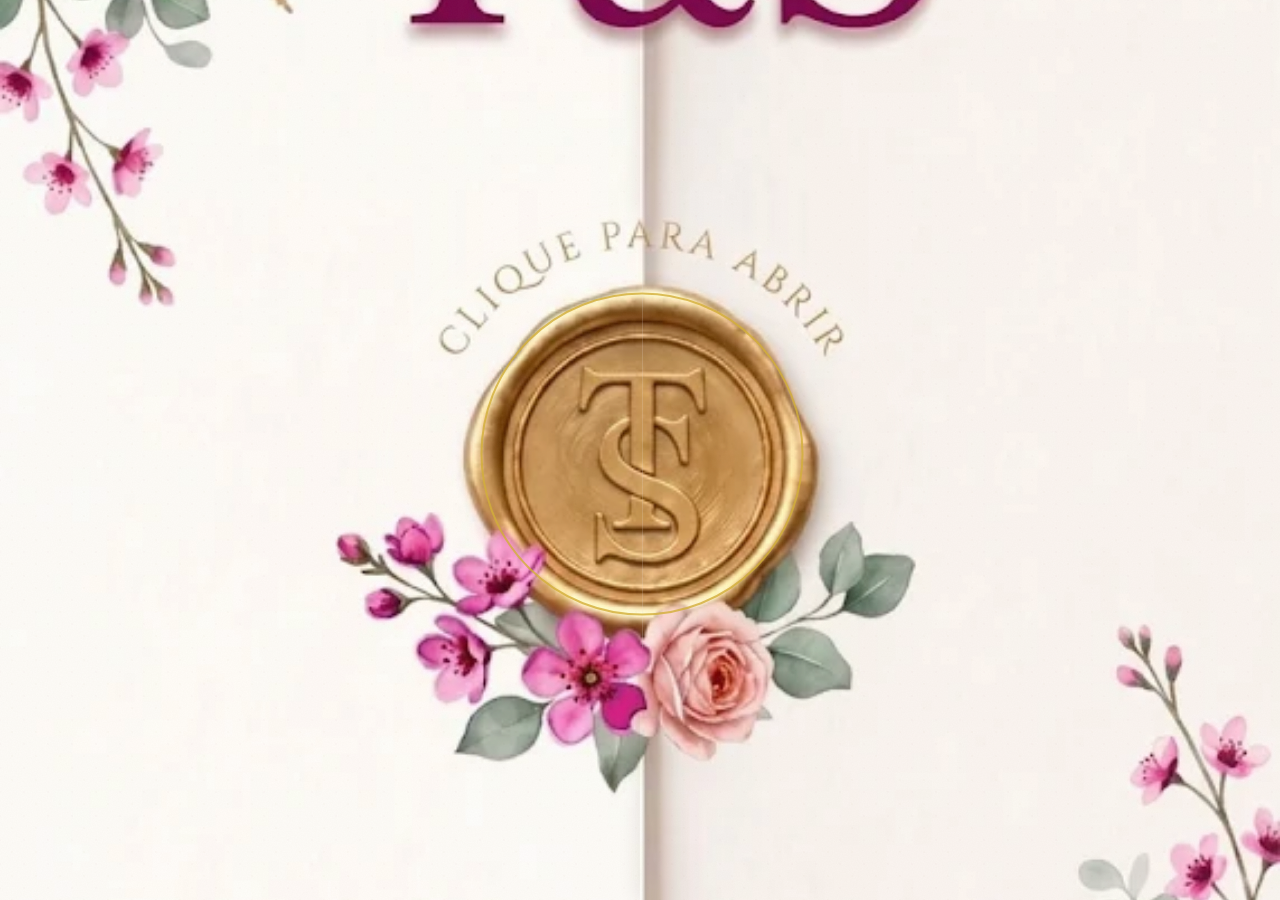
==== index.html @ a34ab03b "Update index.html" ====
<!DOCTYPE html>
<html lang="pt-BR">
<head>
  <meta charset="UTF-8">
  <meta name="viewport" content="width=device-width, initial-scale=1.0, viewport-fit=cover">
  <meta name="theme-color" content="#FAF9F6">
  <title>Convite de Casamento | T &amp; S</title>
  <meta name="description" content="Convite digital de casamento - T & S - Fevereiro de 2027">

  <link rel="preconnect" href="https://fonts.googleapis.com">
  <link rel="preconnect" href="https://fonts.gstatic.com" crossorigin>
  <link href="https://fonts.googleapis.com/css2?family=Cinzel:wght@400;600&family=Cormorant+Garamond:ital,wght@1,400;1,500&family=Great+Vibes&family=Montserrat:wght@200;300;400;500;600&family=Playfair+Display:ital,wght@0,400;0,500;0,600;1,400&display=swap" rel="stylesheet">
  <link rel="stylesheet" href="style.css">
</head>
<body>

  <!-- Definições SVG reutilizáveis (flores e folhas) -->
  <svg width="0" height="0" style="position:absolute" aria-hidden="true" focusable="false">
    <defs>
      <radialGradient id="gradGold" cx="35%" cy="30%" r="80%">
        <stop offset="0%" stop-color="#F3E5AB"/>
        <stop offset="45%" stop-color="#D4AF37"/>
        <stop offset="100%" stop-color="#8A6623"/>
      </radialGradient>
      <radialGradient id="gradMagenta" cx="50%" cy="50%" r="50%">
        <stop offset="0%" stop-color="#7A1648"/>
        <stop offset="100%" stop-color="#AD1457"/>
      </radialGradient>
      <radialGradient id="gradRose" cx="50%" cy="50%" r="50%">
        <stop offset="0%" stop-color="#F4A9B8"/>
        <stop offset="100%" stop-color="#F9D5DC"/>
      </radialGradient>
      <radialGradient id="gradWine" cx="50%" cy="50%" r="50%">
        <stop offset="0%" stop-color="#3E0626"/>
        <stop offset="100%" stop-color="#5E0B3B"/>
      </radialGradient>

      <!-- Folha -->
      <symbol id="leaf" viewBox="0 0 40 90">
        <path d="M20 88 C2 60 4 25 20 2 C36 25 38 60 20 88Z" fill="#3F6249"/>
        <path d="M20 86 L20 10" stroke="#2E4A36" stroke-width="1.2" fill="none"/>
      </symbol>

      <!-- Flor de pétalas (cor vem de fill herdado via currentColor) -->
      <symbol id="bloom" viewBox="-50 -50 100 100">
        <g fill="currentColor">
          <ellipse cx="0" cy="-24" rx="15" ry="26"/>
          <ellipse cx="0" cy="-24" rx="15" ry="26" transform="rotate(60)"/>
          <ellipse cx="0" cy="-24" rx="15" ry="26" transform="rotate(120)"/>
          <ellipse cx="0" cy="-24" rx="15" ry="26" transform="rotate(180)"/>
          <ellipse cx="0" cy="-24" rx="15" ry="26" transform="rotate(240)"/>
          <ellipse cx="0" cy="-24" rx="15" ry="26" transform="rotate(300)"/>
        </g>
        <circle r="11" fill="#D4AF37" opacity="0.9"/>
        <circle r="5" fill="#8A6623"/>
      </symbol>

      <!-- Rosa/peônia (camadas concêntricas) -->
      <symbol id="rose" viewBox="-50 -50 100 100">
        <circle r="46" fill="currentColor"/>
        <circle r="34" fill="#fff" opacity="0.14"/>
        <path d="M-26 0 A26 26 0 0 1 26 0" fill="none" stroke="#000" stroke-opacity="0.18" stroke-width="2"/>
        <circle r="22" fill="#000" opacity="0.1"/>
        <path d="M-14 4 A14 14 0 0 0 14 4" fill="none" stroke="#fff" stroke-opacity="0.35" stroke-width="2"/>
        <circle r="8" fill="#000" opacity="0.18"/>
      </symbol>

      <!-- Arranjo grande de canto (desenhado para o canto superior esquerdo) -->
      <symbol id="floralCorner" viewBox="0 0 300 300">
        <!-- folhas -->
        <use href="#leaf" x="150" y="10" width="40" height="95" transform="rotate(-20 170 60)"/>
        <use href="#leaf" x="205" y="60" width="38" height="90" transform="rotate(55 224 100)"/>
        <use href="#leaf" x="20" y="150" width="38" height="92" transform="rotate(-70 40 190)"/>
        <use href="#leaf" x="95" y="150" width="34" height="85" transform="rotate(25 110 190)"/>
        <use href="#leaf" x="60" y="195" width="30" height="75" transform="rotate(-35 75 230)"/>
        <use href="#leaf" x="190" y="115" width="30" height="75" transform="rotate(95 205 150)"/>
        <!-- flores -->
        <use href="#rose"  x="20"  y="20"  width="130" height="130" style="color:#AD1457"/>
        <use href="#bloom" x="125" y="10"  width="90"  height="90"  style="color:#F4B6C2"/>
        <use href="#rose"  x="10"  y="125" width="95"  height="95"  style="color:#5E0B3B"/>
        <use href="#bloom" x="95"  y="105" width="80"  height="80"  style="color:#E8719A"/>
        <use href="#rose"  x="165" y="75"  width="62"  height="62"  style="color:#F4A9B8"/>
        <use href="#bloom" x="60"  y="200" width="58"  height="58"  style="color:#F9D5DC"/>
        <use href="#rose"  x="205" y="25"  width="48"  height="48"  style="color:#7A1648"/>
        <!-- botões dourados -->
        <circle cx="175" cy="160" r="4" fill="#D4AF37"/>
        <circle cx="130" cy="215" r="3.5" fill="#D4AF37"/>
        <circle cx="240" cy="95" r="3.5" fill="#D4AF37"/>
        <circle cx="265" cy="50" r="3" fill="#D4AF37"/>
      </symbol>

      <!-- Pequeno arranjo que abraça o lacre -->
      <symbol id="sealEmbrace" viewBox="0 0 190 80">
        <use href="#leaf" x="8"   y="8"  width="22" height="60" transform="rotate(-75 19 38)"/>
        <use href="#leaf" x="38"  y="20" width="20" height="55" transform="rotate(-40 48 48)"/>
        <use href="#leaf" x="132" y="20" width="20" height="55" transform="rotate(40 142 48)"/>
        <use href="#leaf" x="160" y="8"  width="22" height="60" transform="rotate(75 171 38)"/>
        <use href="#leaf" x="86"  y="30" width="18" height="48" transform="rotate(180 95 54)"/>
        <use href="#rose"  x="55"  y="14" width="38" height="38" style="color:#AD1457"/>
        <use href="#bloom" x="92"  y="16" width="36" height="36" style="color:#F4B6C2"/>
        <use href="#rose"  x="30"  y="32" width="26" height="26" style="color:#5E0B3B"/>
        <use href="#rose"  x="132" y="32" width="26" height="26" style="color:#F4A9B8"/>
        <use href="#bloom" x="80"  y="40" width="28" height="28" style="color:#E8719A"/>
      </symbol>

      <!-- Ornamento dourado -->
      <symbol id="ornament" viewBox="0 0 120 16">
        <path d="M2 8 H48 M72 8 H118" stroke="#B89047" stroke-width="1" fill="none"/>
        <path d="M60 1 L66 8 L60 15 L54 8Z" fill="none" stroke="#B89047" stroke-width="1.2"/>
        <circle cx="60" cy="8" r="2" fill="#D4AF37"/>
      </symbol>
    </defs>
  </svg>

  <!-- Loader -->
  <div class="loader-overlay" id="loader" aria-live="polite">
    <div class="loader-monogram">T &amp; S</div>
    <div class="loader-line"></div>
  </div>

  <!-- Textura de papel -->
  <div class="paper-texture" aria-hidden="true"></div>
  <svg class="paper-grain-svg" aria-hidden="true">
    <filter id="paperNoise">
      <feTurbulence type="fractalNoise" baseFrequency="0.8" numOctaves="3" stitchTiles="stitch"/>
      <feColorMatrix values="0 0 0 0 0.45  0 0 0 0 0.36  0 0 0 0 0.28  0 0 0 0.22 0"/>
    </filter>
    <rect width="100%" height="100%" filter="url(#paperNoise)"/>
  </svg>

  <!-- TELA 2: Convite interno (fica atrás das abas) -->
    <!-- TELA 2 a 6: Livro de Páginas Interativo (após abertura) -->
  <main class="invitation-interior" id="invitation">
    <!-- Botão de Som Mute/Unmute -->
    <button type="button" class="sound-toggle-btn" id="soundToggleBtn" aria-label="Ativar ou desativar som" title="Som">
      <svg class="sound-icon sound-icon-on" viewBox="0 0 24 24" fill="none" stroke="currentColor" stroke-width="1.8" stroke-linecap="round" stroke-linejoin="round" aria-hidden="true">
        <polygon points="11 5 6 9 2 9 2 15 6 15 11 19 11 5"></polygon>
        <path d="M15.54 8.46a5 5 0 0 1 0 7.07"></path>
        <path d="M19.07 4.93a10 10 0 0 1 0 14.14"></path>
      </svg>
      <svg class="sound-icon sound-icon-off" viewBox="0 0 24 24" fill="none" stroke="currentColor" stroke-width="1.8" stroke-linecap="round" stroke-linejoin="round" aria-hidden="true">
        <polygon points="11 5 6 9 2 9 2 15 6 15 11 19 11 5"></polygon>
        <line x1="23" y1="9" x2="17" y2="15"></line>
        <line x1="17" y1="9" x2="23" y2="15"></line>
      </svg>
    </button>

    <!-- Contêiner do Livro -->
    <div id="bookContainer" class="book-container">
      <!-- Página 1 (Save the Date) -->
      <section class="book-page page-screen2" data-page="0">
        <div class="screen2">
      <header class="floral-band floral-band-top" aria-hidden="true">
        <img class="band-flora band-left" src="flora_top.png" alt="" decoding="async">
      </header>

      <section class="screen2-content">
        <h2 class="save-date">SAVE <span class="the">the</span> DATE</h2>
        <p class="date-line">06.FEVEREIRO.2027</p>

        <figure class="photo-frame">
          <img src="foto_casal.png" alt="Sandra e Tutti" width="400" height="500">
        </figure>

        <p class="love-quote">"O amor não se mede com o tempo, mas pelo que se constrói com ele."</p>
        <p class="names">Tutti <span class="names-amp">&amp;</span> Sandra</p>
        <p class="place">NOVA PRATA DO IGUAÇU</p>

        <!-- Contador Regressivo Elegante -->
        <div class="countdown-container" id="countdownTimer" aria-label="Contagem regressiva para o casamento">
          <div class="countdown-item">
            <span class="countdown-val" id="cdDays">000</span>
            <span class="countdown-lbl">dias</span>
          </div>
          <span class="countdown-sep">•</span>
          <div class="countdown-item">
            <span class="countdown-val" id="cdHours">00</span>
            <span class="countdown-lbl">horas</span>
          </div>
          <span class="countdown-sep">•</span>
          <div class="countdown-item">
            <span class="countdown-val" id="cdMins">00</span>
            <span class="countdown-lbl">min</span>
          </div>
          <span class="countdown-sep">•</span>
          <div class="countdown-item">
            <span class="countdown-val" id="cdSecs">00</span>
            <span class="countdown-lbl">seg</span>
          </div>
        </div>

        <!-- Botão Adicionar ao Calendário -->
        <button type="button" class="btn-cal-action" id="addToCalBtn" title="Adicionar à minha agenda">
          <svg class="btn-cal-icon" viewBox="0 0 24 24" fill="none" stroke="currentColor" stroke-width="1.6" stroke-linecap="round" stroke-linejoin="round" aria-hidden="true">
            <rect x="3" y="4" width="18" height="18" rx="2" ry="2"></rect>
            <line x1="16" y1="2" x2="16" y2="6"></line>
            <line x1="8" y1="2" x2="8" y2="6"></line>
            <line x1="3" y1="10" x2="21" y2="10"></line>
            <line x1="12" y1="14" x2="12" y2="18"></line>
            <line x1="10" y1="16" x2="14" y2="16"></line>
          </svg>
          <span>ADICIONAR À AGENDA</span>
        </button>
      </section>

      <footer class="floral-band floral-band-bottom" aria-hidden="true">
        <img class="band-flora band-right" src="flora_bottom.png" alt="" decoding="async">
      </footer>
    </div>
      </section>

      <!-- Página 2 (Convite Oficial) -->
      <section class="book-page page-screen3" data-page="1">
        <section class="screen3" id="convite-oficial">
      <img class="s3-flora s3-flora-top" loading="lazy" decoding="async" src="flora_top.png" alt="" aria-hidden="true">
      <img class="s3-flora s3-flora-bottom" loading="lazy" decoding="async" src="flora_bottom.png" alt="" aria-hidden="true">

      <div class="s3-content">
        <h2 class="s3-monogram">T&amp;S</h2>
        <br>
        <p class="s3-text">Com a bênção de Deus e a presença de nossos filhos,<br>é com imensa alegria que convidamos você e sua família para celebrar o nosso casamento.</p>
<br>         
        <div class="s3-names">
          <span class="s3-name">Sandra Maria Santi</span>
          <span class="s3-amp">&amp;</span>
          <span class="s3-name">Jorge de Oliveira (Tutti)</span>
        </div>
<br>
        <div class="s3-when">
          <p class="s3-date">Sábado, 06 de Fevereiro de 2027</p>
     
          <p class="s3-place">Nova Prata do Iguaçu - PR</p>
        </div>
      </div>
    </section>
      </section>

      <!-- Página 3 (Cerimônia e Festa) -->
      <section class="book-page page-screen4" data-page="2">
        <section class="screen4" id="cerimonia-festa">
      <img class="s3-flora s3-flora-top" loading="lazy" decoding="async" src="flora_top.png" alt="" aria-hidden="true">
      <img class="s3-flora s3-flora-bottom" loading="lazy" decoding="async" src="flora_bottom.png" alt="" aria-hidden="true">

      <div class="s4-content">
        <article class="s4-block">
          <svg class="s4-icon" viewBox="0 0 64 64" fill="none" stroke="currentColor" stroke-width="1.5" stroke-linecap="round" stroke-linejoin="round" aria-hidden="true">
            <path d="M32 4v8M28 8h8"/>
            <path d="M32 12L18 24v18h28V24L32 12z"/>
            <path d="M26 42V32a6 6 0 0 1 12 0v10"/>
            <path d="M18 24H10v18h8M46 24h8v18h-8"/>
            <path d="M6 42h52"/>
            <circle cx="27" cy="53" r="5.5"/>
            <circle cx="37" cy="53" r="5.5"/>
          </svg>
          <h2 class="s4-title">A Cerimônia</h2>
          <p class="s4-place">Paróquia Nossa Senhora do Bom Parto</p>
          <p class="s4-time">Início da cerimônia às 17h</p>
          <p class="s4-address">Av. Iguaçu 420, Centro<br>Nova Prata do Iguaçu - PR</p>
          <a class="s4-btn" href="https://maps.google.com/?q=Par%C3%B3quia+Nossa+Senhora+do+Bom+Parto+Nova+Prata+do+Igua%C3%A7u" target="_blank" rel="noopener">VER LOCALIZAÇÃO NO GPS</a>
        </article>

        <article class="s4-block s4-block-party">
          <h2 class="s4-title">A Festa</h2>
          <p class="s4-place">Restaurante Águia / Maninho</p>
          <p class="s4-address">Rua Francisco Ioth, 690<br>Nova Prata do Iguaçu - PR</p>
          <a class="s4-btn" href="https://maps.google.com/?q=Restaurante+Aguia+Maninho+Nova+Prata+do+Igua%C3%A7u" target="_blank" rel="noopener">
            <svg class="s4-btn-icon" viewBox="0 0 24 24" fill="none" stroke="currentColor" stroke-width="1.5" stroke-linecap="round" stroke-linejoin="round" style="margin-right:8px;"><path d="M21 10c0 7-9 13-9 13s-9-6-9-13a9 9 0 0 1 18 0z"></path><circle cx="12" cy="10" r="3"></circle></svg>
            <span>VER LOCALIZAÇÃO NO GPS</span>
          </a>
        </article>

        <p class="s4-monogram">T&amp;S</p>
      </div>
    </section>
      </section>

      <!-- Página 4 (Confirmação e Paleta) -->
      <section class="book-page page-screen5" data-page="3">
        <section class="screen5" id="confirmacao">
      <img class="s3-flora s3-flora-top" loading="lazy" decoding="async" src="flora_top.png" alt="" aria-hidden="true">
      <img class="s3-flora s3-flora-bottom" loading="lazy" decoding="async" src="flora_bottom.png" alt="" aria-hidden="true">

      <div class="s5-content">
        <header class="s5-head">
          <svg class="s4-icon" viewBox="0 0 64 64" fill="none" stroke="currentColor" stroke-width="1.5" stroke-linecap="round" stroke-linejoin="round" aria-hidden="true">
            <rect x="8" y="12" width="48" height="44" rx="5"/>
            <path d="M8 24h48M20 6v10M44 6v10"/>
            <path d="M32 50s-9-5.6-9-12a5 5 0 0 1 9-3 5 5 0 0 1 9 3c0 6.4-9 12-9 12z"/>
          </svg>
          <h2 class="s5-title">Confirmação<br>de Presença</h2>
          <p class="s5-intro">A sua presença tornará o nosso dia ainda mais especial e inesquecível!</p>
        </header>

        <div class="s5-box">
          <p class="s5-box-text">Por favor, confirme sua presença até o dia</p>
          <p class="s5-deadline">10 de Janeiro de 2027</p>
          <a class="s5-btn" href="https://wa.me/5546991037418?text=Confirmo%20presenca%20no%20casamento!" target="_blank" rel="noopener">
  <svg viewBox="0 0 24 24" width="18" height="18" fill="currentColor" style="margin-right: 8px;">
    <path d="M17.472 14.382c-.297-.149-1.758-.867-2.03-.967-.273-.099-.471-.148-.67.15-.197.297-.767.966-.94 1.164-.173.199-.347.223-.644.075-.297-.15-1.255-.463-2.39-1.475-.878-.788-1.47-1.761-1.643-2.059-.173-.297-.018-.458.13-.606.134-.133.298-.347.446-.52.149-.174.198-.298.298-.497.099-.198.05-.371-.025-.52-.075-.149-.669-1.612-.916-2.207-.242-.579-.487-.5-.669-.51a12.8 12.8 0 0 0-.57-.015c-.198 0-.52.074-.792.372-.272.297-1.04 1.016-1.04 2.479 0 1.462 1.065 2.875 1.213 3.074.149.198 2.096 3.2 5.077 4.487.709.306 1.262.489 1.694.625.712.227 1.36.195 1.871.118.571-.085 1.758-.719 2.006-1.413.248-.694.248-1.289.173-1.413-.074-.124-.272-.198-.57-.347m-5.421 7.403h-.004a9.87 9.87 0 0 1-5.031-1.378l-.361-.214-3.741.982.998-3.648-.235-.374a9.86 9.86 0 0 1-1.51-5.26c.001-5.45 4.436-9.884 9.888-9.884 2.64 0 5.122 1.03 6.988 2.898a9.825 9.825 0 0 1 2.893 6.994c-.003 5.45-4.437 9.884-9.885 9.884m8.413-18.297A11.815 11.815 0 0 0 12.05 0C5.495 0 .16 5.335.157 11.892c0 2.096.547 4.142 1.588 5.945L.057 24l6.305-1.654a11.882 11.882 0 0 0 5.683 1.448h.005c6.554 0 11.89-5.335 11.893-11.893a11.821 11.821 0 0 0-3.48-8.413Z"/>
  </svg>
  <span>CONFIRMAR PRESENÇA VIA WHATSAPP</span>
</a>
        </div>

        <div class="s5-divider" aria-hidden="true">
          <span class="s5-line"></span>
          <span class="s5-line"></span>
        </div>

        <section class="s5-request" aria-labelledby="pedidoTitulo">
          <h3 class="s5-request-title" id="pedidoTitulo">Um pedido com carinho:</h3>
          <p class="s5-request-text">Pedimos a gentileza de reservar os tons de branco e off-white para a noiva, e os tons de <strong class="fucsia">fúcsia</strong> para as nossas madrinhas.</p>
          <div class="s5-palette" role="img" aria-label="Paleta de tons de fúcsia">
            <span class="swatch" style="background:#C2185B"></span>
            <span class="swatch" style="background:#AD1457"></span>
            <span class="swatch" style="background:#880E4F"></span>
          </div>
          <p class="s5-caption">Paleta das Madrinhas</p>
        </section>
        <p class="s5-monogram s6-monogram" style="margin-top:20px;">T&amp;S</p>
      </div>
    </section>
      </section>

      <!-- Página 5 (Encerramento) -->
      <section class="book-page page-screen6" data-page="4">
        <section class="screen6" id="encerramento">
      <img class="s3-flora s3-flora-top" loading="lazy" decoding="async" src="flora_top.png" alt="" aria-hidden="true">
      <img class="s3-flora s3-flora-bottom" loading="lazy" decoding="async" src="flora_bottom.png" alt="" aria-hidden="true">

      <div class="s6-content">
        <svg class="s4-icon" viewBox="0 0 64 64" fill="none" stroke="currentColor" stroke-width="1.5" stroke-linecap="round" stroke-linejoin="round" aria-hidden="true">
          <g transform="rotate(-20 32 32)">
            <circle cx="23" cy="34" r="14"/>
            <circle cx="23" cy="34" r="10.5" opacity="0.6"/>
            <path d="M19 15l4-6 4 6-4 4z"/>
          </g>
          <g transform="rotate(20 32 32)">
            <circle cx="41" cy="34" r="14"/>
            <circle cx="41" cy="34" r="10.5" opacity="0.6"/>
          </g>
        </svg>

        <h2 class="s6-title">Esperamos<br>por vocês!</h2>
        <p class="s6-text">Com carinho e alegria, esperamos vocês para celebrar este momento tão especial e único em nossas vidas.</p>

        <div class="s6-footer">
          <p class="s6-monogram">T&amp;S</p>
          <p class="s6-date">06 . FEVEREIRO . 2027</p>
        </div>
      </div>
    </section>
      </section>
    </div>

    <!-- Botões de Navegação Lateral -->
    <button type="button" class="nav-arrow nav-arrow-prev" id="prevPageBtn" aria-label="Página anterior">
      <svg viewBox="0 0 24 24" fill="none" stroke="currentColor" stroke-width="2" stroke-linecap="round" stroke-linejoin="round" aria-hidden="true">
        <polyline points="15 18 9 12 15 6"></polyline>
      </svg>
    </button>
    <button type="button" class="nav-arrow nav-arrow-next" id="nextPageBtn" aria-label="Próxima página">
      <svg viewBox="0 0 24 24" fill="none" stroke="currentColor" stroke-width="2" stroke-linecap="round" stroke-linejoin="round" aria-hidden="true">
        <polyline points="9 18 15 12 9 6"></polyline>
      </svg>
    </button>

    <!-- Indicador de Páginas (Pontinhos sutis) -->
    <div class="page-indicators" id="pageIndicators" aria-hidden="true">
      <span class="dot active" data-index="0"></span>
      <span class="dot" data-index="1"></span>
      <span class="dot" data-index="2"></span>
      <span class="dot" data-index="3"></span>
      <span class="dot" data-index="4"></span>
    </div>

    <!-- Áudio de virada de página (MP3 pré-carregado) -->
    <audio id="pageTurnSound" preload="auto">
      <source src="page-turn.mp3" type="audio/mpeg">
    </audio>
  </main>

  <!-- TELA 1: Envelope com duas abas (arte da image_0.png sem o lacre) -->
  <div class="envelope-wrapper" id="envelopeWrapper">
    <div class="flap flap-left left-flap" aria-hidden="true"></div>
    <div class="flap flap-right right-flap" aria-hidden="true"></div>

    <!-- Lacre + texto "CLIQUE PARA ABRIR": camada própria, acima das abas, inteiro -->
    <button type="button" class="wax-seal-btn" id="waxSealBtn" aria-label="Clique para abrir o convite">
      <span class="seal-half seal-half-left" aria-hidden="true"></span>
      <span class="seal-half seal-half-right" aria-hidden="true"></span>
      <span class="seal-ring" aria-hidden="true"></span>
    </button>
  </div>

  <!-- Símbolo do lacre de cera -->
  <svg width="0" height="0" style="position:absolute" aria-hidden="true">
    <defs>
      <symbol id="waxSeal" viewBox="0 0 112 112">
        <path d="M56 4 C70 2 80 10 90 14 C104 22 110 36 108 52 C112 68 104 84 92 94 C80 106 62 110 48 108 C30 108 14 98 8 82 C0 66 2 48 10 34 C18 18 36 6 56 4Z" fill="url(#gradGold)"/>
        <circle cx="56" cy="56" r="40" fill="none" stroke="#8A6623" stroke-width="1.5" opacity="0.6"/>
        <circle cx="56" cy="56" r="36" fill="none" stroke="#F3E5AB" stroke-width="1" opacity="0.7"/>
        <text x="56" y="67" text-anchor="middle" font-family="Playfair Display, serif" font-size="32" font-weight="600" fill="#8A6623" opacity="0.55" transform="translate(1.2 1.2)">TS</text>
        <text x="56" y="67" text-anchor="middle" font-family="Playfair Display, serif" font-size="32" font-weight="600" fill="#F3E5AB">TS</text>
      </symbol>
    </defs>
  </svg>

  <script src="script.js"></script>
</body>
</html>
---- style.css ----
:root {
  --bg-pearl: #FAF9F6;
  --bg-pearl-warm: #F5F2EB;
  --wine-dark: #5E0B3B;
  --wine-medium: #7A1648;
  --magenta: #AD1457;
  --rose-light: #F4C2C2;
  --gold-primary: #D4AF37;
  --gold-matte: #B89047;
  --gold-light: #F3E5AB;
  --gold-dark: #8A6623;
  --leaf-dark: #2E4A36;
  --leaf-mid: #4A6B53;
  --text-body: #3D2B35;
  --text-muted: #6E5A63;
  --flap-transition: transform 1.5s cubic-bezier(0.25, 1, 0.5, 1);
}

@font-face {
  font-family: 'Caramella';
  src: url('caramella.ttf') format('truetype');
  font-weight: normal;
  font-style: normal;
  font-display: swap;
}

*, *::before, *::after {
  box-sizing: border-box;
  margin: 0;
  padding: 0;
  -webkit-tap-highlight-color: transparent;
}

html, body {
  width: 100%;
  height: 100%;
  background-color: var(--bg-pearl);
  color: var(--text-body);
  font-family: 'Montserrat', sans-serif;
  overflow: hidden; /* Bloqueado até abrir o envelope */
  position: relative;
  -webkit-font-smoothing: antialiased;
}

body.is-opened {
  overflow-y: auto;
  overflow-x: hidden;
}

/* ==========================================
   LOADER INICIAL
========================================== */
.loader-overlay {
  position: fixed;
  inset: 0;
  z-index: 9999;
  background-color: var(--bg-pearl);
  display: flex;
  flex-direction: column;
  align-items: center;
  justify-content: center;
  gap: 16px;
  transition: opacity 0.6s ease, visibility 0.6s ease;
}

.loader-overlay.hidden {
  opacity: 0;
  visibility: hidden;
  pointer-events: none;
}

.loader-monogram {
  font-family: 'Cinzel', serif;
  font-size: 2rem;
  color: var(--wine-dark);
  letter-spacing: 0.15em;
  animation: pulseLoader 1.6s ease-in-out infinite;
}

.loader-line {
  width: 80px;
  height: 2px;
  background: linear-gradient(90deg, transparent, var(--gold-matte), transparent);
}

@keyframes pulseLoader {
  0%, 100% { opacity: 0.4; transform: scale(0.97); }
  50% { opacity: 1; transform: scale(1.03); }
}

/* ==========================================
   TEXTURA DE PAPEL DE ALTA QUALIDADE
========================================== */
.paper-texture {
  pointer-events: none;
  position: fixed;
  inset: 0;
  z-index: 50;
  opacity: 0.35;
  mix-blend-mode: multiply;
  background-image:
    radial-gradient(rgba(184, 144, 71, 0.06) 1px, transparent 0),
    radial-gradient(rgba(94, 11, 59, 0.04) 1px, transparent 0);
  background-size: 24px 24px;
  background-position: 0 0, 12px 12px;
}

.paper-grain-svg {
  position: fixed;
  inset: 0;
  width: 100%;
  height: 100%;
  pointer-events: none;
  z-index: 49;
  opacity: 0.22;
}

/* ==========================================
   TELA 1: O ENVELOPE (ABAS ESQUERDA E DIREITA)
========================================== */
.envelope-wrapper {
  position: fixed;
  inset: 0;
  width: 100vw;
  height: 100dvh;
  z-index: 30;
  display: flex;
  pointer-events: auto;
  overflow: hidden;
}

.envelope-wrapper.opened {
  pointer-events: none;
}

.flap {
  position: relative;
  width: 50vw;
  height: 100dvh;
  background-color: var(--bg-pearl);
  background-image:
    linear-gradient(135deg, rgba(255,255,255,0.6) 0%, rgba(245,242,235,0.4) 100%);
  transition: var(--flap-transition);
  will-change: transform;
  overflow: hidden;
}

/* Sombra e vinco 3D no encontro central das abas */
.flap-left {
  border-right: 1px solid rgba(184, 144, 71, 0.32);
  box-shadow:
    inset -14px 0 24px -10px rgba(61, 43, 53, 0.14),
    4px 0 18px rgba(45, 25, 35, 0.12);
  z-index: 2;
}

.flap-right {
  border-left: 1px solid rgba(255, 255, 255, 0.8);
  box-shadow:
    inset 14px 0 24px -10px rgba(61, 43, 53, 0.14),
    -4px 0 18px rgba(45, 25, 35, 0.08);
  z-index: 2;
}

/* Moldura interna dourada fina nas abas */
.flap-left::after,
.flap-right::after {
  content: '';
  position: absolute;
  top: 18px;
  bottom: 18px;
  border-top: 1px solid rgba(184, 144, 71, 0.35);
  border-bottom: 1px solid rgba(184, 144, 71, 0.35);
  pointer-events: none;
}

.flap-left::after {
  left: 18px;
  right: 0;
  border-left: 1px solid rgba(184, 144, 71, 0.35);
}

.flap-right::after {
  right: 18px;
  left: 0;
  border-right: 1px solid rgba(184, 144, 71, 0.35);
}

/* Estado aberto: desliza as abas para os lados */
.envelope-wrapper.is-opening .flap-left {
  transform: translateX(-102%);
}

.envelope-wrapper.is-opening .flap-right {
  transform: translateX(102%);
}

/* ==========================================
   ARRANJOS FLORAIS DAS ABAS
========================================== */
.floral-corner {
  position: absolute;
  pointer-events: none;
  z-index: 3;
}

.floral-top-left {
  top: -12px;
  left: -12px;
  width: min(72vw, 340px);
  height: auto;
  filter: drop-shadow(0 6px 14px rgba(94, 11, 59, 0.12));
}

.floral-bottom-right {
  bottom: -12px;
  right: -12px;
  width: min(72vw, 340px);
  height: auto;
  filter: drop-shadow(0 -4px 14px rgba(94, 11, 59, 0.12));
}

/* ==========================================
   MONOGRAMA T & S NAS ABAS DO ENVELOPE
========================================== */
.envelope-monogram-part {
  position: absolute;
  top: 29%;
  transform: translateY(-50%);
  font-family: 'Playfair Display', 'Cinzel', serif;
  font-weight: 500;
  color: var(--wine-dark);
  line-height: 1;
  user-select: none;
  z-index: 4;
  text-shadow: 0 2px 6px rgba(94, 11, 59, 0.08);
}

.monogram-t {
  right: clamp(22px, 6.5vw, 56px);
  font-size: clamp(3.6rem, 13vw, 5.6rem);
  letter-spacing: -0.02em;
}

.monogram-s {
  left: clamp(22px, 6.5vw, 56px);
  font-size: clamp(3.6rem, 13vw, 5.6rem);
  letter-spacing: -0.02em;
}

/* O "&" fica centralizado na linha da dobra, logo acima do lacre */
.monogram-amp-half {
  position: absolute;
  top: 29.5%;
  font-family: 'Playfair Display', serif;
  font-style: italic;
  font-weight: 400;
  font-size: clamp(2rem, 7.2vw, 3.1rem);
  color: var(--gold-matte);
  line-height: 1;
  user-select: none;
  z-index: 5;
}

.flap-left .monogram-amp-half {
  right: 0;
  transform: translate(50%, -50%);
}

.flap-right .monogram-amp-half {
  left: 0;
  transform: translate(-50%, -50%);
}

/* ==========================================
   LACRE DE CERA CENTRAL (BOTÃO DE ABERTURA)
========================================== */
.seal-stage {
  position: absolute;
  top: 52%;
  left: 50%;
  transform: translate(-50%, -50%);
  z-index: 10;
  display: flex;
  flex-direction: column;
  align-items: center;
  justify-content: center;
  width: 240px;
  height: 260px;
  pointer-events: none;
}

/* Texto curvado "CLIQUE PARA ABRIR" */
.curved-prompt-svg {
  width: 210px;
  height: 75px;
  margin-bottom: -26px;
  overflow: visible;
  z-index: 12;
  transition: opacity 0.45s ease, transform 0.45s ease;
}

.curved-prompt-text {
  font-family: 'Montserrat', sans-serif;
  font-size: 10.5px;
  font-weight: 500;
  fill: var(--gold-matte);
  letter-spacing: 0.26em;
  text-transform: uppercase;
}

/* Botão do lacre de cera */
.wax-seal-btn {
  position: relative;
  width: 112px;
  height: 112px;
  border: none;
  background: transparent;
  cursor: pointer;
  pointer-events: auto;
  z-index: 13;
  display: flex;
  align-items: center;
  justify-content: center;
  padding: 0;
  outline: none;
  animation: sealPulse 2.6s ease-in-out infinite;
  transition: transform 0.4s ease, opacity 0.5s ease;
}

.wax-seal-btn:hover {
  transform: scale(1.05);
}

.wax-seal-btn:active {
  transform: scale(0.96);
}

.wax-seal-btn:focus-visible {
  outline: 2px dashed var(--gold-primary);
  outline-offset: 6px;
  border-radius: 50%;
}

@keyframes sealPulse {
  0%, 100% {
    transform: scale(1);
    filter: drop-shadow(0 8px 16px rgba(94, 11, 59, 0.22));
  }
  50% {
    transform: scale(1.055);
    filter: drop-shadow(0 12px 24px rgba(212, 175, 55, 0.42));
  }
}

/* Duas metades do lacre para efeito de divisão na abertura */
.seal-half {
  position: absolute;
  inset: 0;
  width: 100%;
  height: 100%;
  transition: transform 0.75s cubic-bezier(0.4, 0, 0.2, 1), opacity 0.7s ease;
}

.seal-half-left {
  clip-path: polygon(0 0, 51% 0, 49% 25%, 52% 50%, 48% 75%, 51% 100%, 0 100%);
}

.seal-half-right {
  clip-path: polygon(51% 0, 100% 0, 100% 100%, 51% 100%, 48% 75%, 52% 50%, 49% 25%);
}

/* Pequeno arranjo de flores e folhas que abraça a base do lacre */
.seal-floral-embrace {
  width: 186px;
  height: 82px;
  margin-top: -32px;
  z-index: 11;
  filter: drop-shadow(0 4px 8px rgba(61, 43, 53, 0.14));
  transition: opacity 0.55s ease, transform 0.65s ease;
}

/* Animação do lacre quebrando/abrindo */
.envelope-wrapper.seal-breaking .wax-seal-btn {
  animation: none;
  pointer-events: none;
}

.envelope-wrapper.seal-breaking .curved-prompt-svg {
  opacity: 0;
  transform: translateY(-10px) scale(0.92);
}

.envelope-wrapper.seal-breaking .seal-half-left {
  transform: translateX(-28px) rotate(-14deg);
  opacity: 0;
}

.envelope-wrapper.seal-breaking .seal-half-right {
  transform: translateX(28px) rotate(14deg);
  opacity: 0;
}

.envelope-wrapper.seal-breaking .seal-floral-embrace {
  opacity: 0;
  transform: translateY(14px) scale(0.9);
}

/* ==========================================
   TELA 2: CONTEÚDO INTERNO DO CONVITE
========================================== */
.invitation-interior {
  position: relative;
  min-height: 100dvh;
  width: 100%;
  display: flex;
  align-items: center;
  justify-content: center;
  padding: clamp(16px, 4vw, 36px);
  z-index: 10;
  opacity: 0;
  transform: scale(0.95);
  transition: opacity 1.2s ease 0.25s, transform 1.4s cubic-bezier(0.22, 1, 0.36, 1) 0.2s;
}

body.is-opened .invitation-interior {
  opacity: 1;
  transform: scale(1);
}

.invitation-card {
  position: relative;
  width: 100%;
  max-width: 500px;
  background-color: var(--bg-pearl);
  background-image:
    radial-gradient(circle at 50% 35%, rgba(255, 255, 255, 0.85) 0%, rgba(245, 242, 235, 0.5) 100%);
  border: 1px solid rgba(184, 144, 71, 0.38);
  border-radius: 4px;
  box-shadow:
    0 20px 50px rgba(61, 43, 53, 0.1),
    0 2px 10px rgba(184, 144, 71, 0.08),
    inset 0 0 0 8px var(--bg-pearl),
    inset 0 0 0 9px rgba(184, 144, 71, 0.24);
  padding: clamp(44px, 10vw, 68px) clamp(24px, 6vw, 44px);
  text-align: center;
  overflow: hidden;
}

/* Flores nos cantos internos do convite */
.inner-floral {
  position: absolute;
  pointer-events: none;
  z-index: 1;
}

.inner-floral-tl {
  top: -10px;
  left: -10px;
  width: clamp(150px, 42vw, 210px);
  opacity: 0.94;
}

.inner-floral-br {
  bottom: -10px;
  right: -10px;
  width: clamp(150px, 42vw, 210px);
  opacity: 0.94;
}

.card-content {
  position: relative;
  z-index: 2;
  display: flex;
  flex-direction: column;
  align-items: center;
}

/* Monograma superior T & S menor */
.inner-monogram {
  font-family: 'Playfair Display', 'Cinzel', serif;
  font-size: clamp(1.5rem, 5vw, 1.9rem);
  color: var(--wine-dark);
  letter-spacing: 0.18em;
  display: inline-flex;
  align-items: center;
  gap: 8px;
  margin-bottom: 10px;
}

.inner-monogram span.amp {
  font-style: italic;
  font-weight: 400;
  color: var(--gold-matte);
  font-size: 0.85em;
}

.gold-ornament {
  width: 90px;
  height: 14px;
  margin-bottom: 18px;
}

/* Texto de bênção dos pais */
.blessing-text {
  font-family: 'Montserrat', sans-serif;
  font-size: clamp(0.75rem, 2.7vw, 0.86rem);
  font-weight: 400;
  text-transform: uppercase;
  letter-spacing: 0.16em;
  color: var(--text-muted);
  line-height: 1.7;
  max-width: 320px;
  margin-bottom: 20px;
}

/* Nomes dos noivos em fonte cursiva romântica */
.couple-names {
  font-family: 'Great Vibes', 'La Belle Aurore', cursive;
  font-weight: 400;
  font-size: clamp(2.85rem, 11vw, 4rem);
  color: var(--wine-dark);
  line-height: 1.12;
  margin: 4px 0 18px;
  text-shadow: 0 2px 10px rgba(94, 11, 59, 0.08);
}

.couple-names .couple-amp {
  color: var(--gold-matte);
  font-size: 0.78em;
  padding: 0 4px;
}

.invitation-phrase {
  font-family: 'Cormorant Garamond', 'Playfair Display', serif;
  font-style: italic;
  font-size: clamp(1.05rem, 3.6vw, 1.22rem);
  color: var(--text-body);
  line-height: 1.5;
  max-width: 340px;
  margin-bottom: 26px;
}

/* ==========================================
   DETALHES DO EVENTO (CARDS / TIPOGRAFIA)
========================================== */
.event-details {
  width: 100%;
  display: flex;
  flex-direction: column;
  gap: 14px;
  margin-bottom: 28px;
}

.date-highlight {
  padding: 14px 18px;
  border-top: 1px solid rgba(184, 144, 71, 0.4);
  border-bottom: 1px solid rgba(184, 144, 71, 0.4);
  background: rgba(250, 249, 246, 0.75);
}

.date-month-year {
  font-family: 'Cinzel', 'Playfair Display', serif;
  font-size: clamp(1.15rem, 4.2vw, 1.4rem);
  font-weight: 600;
  color: var(--wine-dark);
  letter-spacing: 0.2em;
  text-transform: uppercase;
}

.info-cards-grid {
  display: grid;
  grid-template-columns: 1fr 1fr;
  gap: 12px;
  width: 100%;
}

.info-card {
  background: rgba(255, 255, 255, 0.65);
  border: 1px solid rgba(184, 144, 71, 0.28);
  border-radius: 4px;
  padding: 14px 10px;
  display: flex;
  flex-direction: column;
  align-items: center;
  gap: 4px;
}

.info-card-icon {
  width: 20px;
  height: 20px;
  color: var(--gold-matte);
  margin-bottom: 2px;
}

.info-card-label {
  font-size: 0.68rem;
  font-weight: 600;
  letter-spacing: 0.18em;
  text-transform: uppercase;
  color: var(--gold-matte);
}

.info-card-value {
  font-family: 'Playfair Display', serif;
  font-size: 0.96rem;
  font-weight: 600;
  color: var(--wine-dark);
}

.info-card-sub {
  font-size: 0.74rem;
  color: var(--text-muted);
  line-height: 1.35;
}

/* ==========================================
   BOTÕES DE AÇÃO (CONFIRMAR PRESENÇA & PRESENTES)
========================================== */
.action-buttons {
  display: flex;
  flex-direction: column;
  gap: 11px;
  width: 100%;
  max-width: 310px;
  margin-top: 4px;
}

.btn-elegant {
  display: inline-flex;
  align-items: center;
  justify-content: center;
  gap: 10px;
  width: 100%;
  padding: 13px 20px;
  font-family: 'Montserrat', sans-serif;
  font-size: 0.76rem;
  font-weight: 500;
  letter-spacing: 0.2em;
  text-transform: uppercase;
  text-decoration: none;
  border-radius: 3px;
  cursor: pointer;
  transition: all 0.3s ease;
}

.btn-primary-wine {
  background-color: var(--wine-dark);
  color: var(--bg-pearl);
  border: 1px solid var(--wine-dark);
  box-shadow: 0 4px 14px rgba(94, 11, 59, 0.2);
}

.btn-primary-wine:hover {
  background-color: var(--wine-medium);
  transform: translateY(-1px);
  box-shadow: 0 6px 18px rgba(94, 11, 59, 0.28);
}

.btn-secondary-gold {
  background-color: transparent;
  color: var(--wine-dark);
  border: 1px solid var(--gold-matte);
}

.btn-secondary-gold:hover {
  background-color: rgba(212, 175, 55, 0.1);
  transform: translateY(-1px);
}

.replay-envelope-btn {
  margin-top: 22px;
  background: none;
  border: none;
  font-family: 'Montserrat', sans-serif;
  font-size: 0.68rem;
  letter-spacing: 0.16em;
  text-transform: uppercase;
  color: var(--gold-matte);
  cursor: pointer;
  text-decoration: underline;
  text-underline-offset: 4px;
  opacity: 0.8;
  transition: opacity 0.2s ease;
}

.replay-envelope-btn:hover {
  opacity: 1;
}

/* ==========================================
   MODAL ELEGANTE (RSVP / LISTA DE PRESENTES)
========================================== */
.modal-backdrop {
  position: fixed;
  inset: 0;
  background: rgba(42, 12, 28, 0.55);
  backdrop-filter: blur(3px);
  z-index: 100;
  display: flex;
  align-items: center;
  justify-content: center;
  padding: 20px;
  opacity: 0;
  visibility: hidden;
  transition: opacity 0.3s ease, visibility 0.3s ease;
}

.modal-backdrop.active {
  opacity: 1;
  visibility: visible;
}

.modal-box {
  background: var(--bg-pearl);
  border: 1px solid var(--gold-matte);
  box-shadow: 0 18px 40px rgba(0, 0, 0, 0.22);
  border-radius: 4px;
  padding: 28px 24px;
  width: 100%;
  max-width: 380px;
  text-align: center;
  position: relative;
  transform: translateY(12px);
  transition: transform 0.3s ease;
}

.modal-backdrop.active .modal-box {
  transform: translateY(0);
}

.modal-close {
  position: absolute;
  top: 10px;
  right: 14px;
  background: none;
  border: none;
  font-size: 1.4rem;
  color: var(--text-muted);
  cursor: pointer;
}

.modal-title {
  font-family: 'Playfair Display', serif;
  color: var(--wine-dark);
  font-size: 1.35rem;
  margin-bottom: 8px;
}

.modal-desc {
  font-size: 0.82rem;
  color: var(--text-muted);
  line-height: 1.5;
  margin-bottom: 18px;
}

.rsvp-form {
  display: flex;
  flex-direction: column;
  gap: 12px;
  text-align: left;
}

.rsvp-form label {
  font-size: 0.72rem;
  text-transform: uppercase;
  letter-spacing: 0.12em;
  color: var(--wine-dark);
  font-weight: 600;
}

.rsvp-form input,
.rsvp-form select {
  width: 100%;
  padding: 10px 12px;
  border: 1px solid rgba(184, 144, 71, 0.5);
  border-radius: 3px;
  background: #fff;
  font-family: 'Montserrat', sans-serif;
  font-size: 0.85rem;
  color: var(--text-body);
}

.rsvp-success {
  display: none;
  padding: 14px;
  background: rgba(46, 74, 54, 0.08);
  border: 1px solid rgba(46, 74, 54, 0.3);
  color: var(--leaf-dark);
  font-size: 0.82rem;
  border-radius: 3px;
  margin-top: 8px;
}

/* ==========================================
   AJUSTES RESPONSIVOS (MOBILE & TELAS PEQUENAS)
========================================== */
@media (max-height: 680px) {
  .envelope-monogram-part,
  .monogram-amp-half {
    top: 25%;
  }
  .seal-stage {
    top: 54%;
    transform: translate(-50%, -50%) scale(0.92);
  }
  .invitation-card {
    padding: 32px 20px;
  }
  .couple-names {
    font-size: 2.5rem;
  }
}

@media (min-width: 768px) {
  .flap-left::after {
    left: 32px;
    top: 28px;
    bottom: 28px;
  }
  .flap-right::after {
    right: 32px;
    top: 28px;
    bottom: 28px;
  }
  .floral-top-left,
  .floral-bottom-right {
    width: 390px;
  }
}


/* ==========================================
   ENVELOPE COM A ARTE DA image_0.png (sobrescreve regras anteriores)
========================================== */
.envelope-wrapper { --u: max(calc(100vw / 572), calc(100dvh / 1024)); }

.flap { background: var(--bg-pearl); }
.flap::after { display: none; }

/* Cada aba mostra metade da imagem (cover, centralizada) */
.flap::before {
  content: '';
  position: absolute;
  top: 0;
  width: 100vw;
  height: 100dvh;
  background: url('image_0.png') center / cover no-repeat;
}
.flap-left::before { left: 0; }
.flap-right::before { left: -50vw; }

/* Botão transparente sobre o lacre da imagem, centro em (50%, 50%) */
.wax-seal-btn {
  position: absolute;
  top: 49.8%;
  left: 50%;
  width: calc(var(--u) * 170);
  height: calc(var(--u) * 170);
  margin: 0;
  transform: translate(-50%, -50%);
  border-radius: 50%;
  animation: none;
  z-index: 10;
}
.wax-seal-btn:hover, .wax-seal-btn:active { transform: translate(-50%, -50%); }

.seal-ring {
  position: absolute;
  inset: 12%;
  border-radius: 50%;
  border: 2px solid rgba(212, 175, 55, 0.8);
  animation: ringPulse 2.2s ease-out infinite;
}
@keyframes ringPulse {
  0%   { transform: scale(0.85); opacity: 0.9; }
  100% { transform: scale(1.35); opacity: 0; }
}

.envelope-wrapper.seal-breaking .wax-seal-btn { opacity: 0; transition: opacity 0.3s ease; }

/* ==========================================
   TELA 2 REFEITA: SAVE the DATE (sobrescreve regras anteriores)
========================================== */
html, body, body.is-opened { overflow: hidden; }

.invitation-interior {
  position: fixed;
  inset: 0;
  width: 100vw;
  height: 100dvh;
  height: 100dvh;
  min-height: 0;
  display: block;
  padding: 0;
  overflow-y: auto;
  overflow-x: hidden;
  background: var(--bg-pearl);
  z-index: 10; /* abaixo das abas (z-index 30) */
}

.screen2 {
  min-height: 100%;
  display: flex;
  flex-direction: column;
  justify-content: space-between;
}

.floral-band {
  position: relative;
  flex: none;
  height: clamp(100px, 18vh, 160px);
  overflow: hidden;
  pointer-events: none;
}

.band-flora {
  position: absolute;
  width: min(62vw, 300px);
  height: auto;
}

.floral-band-top .band-left  { top: -4px; left: -6px; }
.floral-band-top .band-right { top: -4px; right: -6px; transform: scaleX(-1); }
.floral-band-bottom .band-left  { bottom: -4px; left: -6px;  transform: scaleY(-1); }
.floral-band-bottom .band-right { bottom: -4px; right: -6px; transform: rotate(180deg); }

.screen2-content {
  flex: 1;
  display: flex;
  flex-direction: column;
  align-items: center;
  justify-content: center;
  gap: clamp(10px, 2.2vh, 20px);
  padding: 8px 24px;
  text-align: center;
}

.save-date {
  font-family: 'Cinzel', 'Playfair Display', serif;
  font-weight: 600;
  font-size: clamp(1.6rem, 7vw, 2.2rem);
  letter-spacing: 0.14em;
  color: var(--wine-dark);
  line-height: 1;
}

.save-date .the {
  font-family: 'Great Vibes', cursive;
  font-weight: 400;
  font-size: 0.8em;
  letter-spacing: 0;
  text-transform: none;
  color: var(--gold-matte);
  padding: 0 2px;
}

.date-line {
  font-family: 'Montserrat', sans-serif;
  font-weight: 300;
  font-size: clamp(0.8rem, 3.2vw, 1rem);
  letter-spacing: 2px;
  color: var(--wine-dark);
}

/* ==========================================
   TELA 2: FOTO EDGE-TO-EDGE COM MOLDURA SOBREPOSTA
========================================== */
.photo-frame {
  position: relative;
  /* Quebra o padding do pai e expande para 100% da largura da tela */
  width: 100vw;
  margin-left: calc(-50vw + 50%);
  margin-right: calc(-50vw + 50%);
  height: clamp(260px, 38dvh, 420px);
  background: transparent;
  padding: 0;
  border-radius: 0;
  box-shadow: none;
  display: flex;
  align-items: center;
  justify-content: center;
  overflow: hidden;
}

.photo-frame img {
  position: absolute;
  inset: 0;
  width: 100%;
  height: 100%;
  object-fit: cover;
  object-position: center;
  border-radius: 0;
  z-index: 1;
  /* Efeito de esmaecimento suave no topo e na base */
  -webkit-mask-image: linear-gradient(to bottom, transparent 0%, black 15%, black 85%, transparent 100%);
  mask-image: linear-gradient(to bottom, transparent 0%, black 15%, black 85%, transparent 100%);
}

/* Moldura simulando o recorte sobreposto à foto */
.photo-frame::after {
  content: '';
  position: relative;
  z-index: 2;
  width: min(70vw, 280px);
  height: 82%;
  /* Borda dupla vazada elegante */
  border: 1px solid rgba(255, 255, 255, 0.6);
  outline: 1px solid var(--gold-matte);
  outline-offset: -6px;
  /* Sombra para destacar a moldura do fundo da foto */
  box-shadow: 0 8px 24px rgba(0, 0, 0, 0.25), inset 0 0 12px rgba(0, 0, 0, 0.15);
  pointer-events: none;
}

.love-quote {
  font-family: 'Playfair Display', serif;
  font-style: italic;
  font-size: clamp(0.82rem, 3.2vw, 0.95rem);
  line-height: 1.5;
  color: #8a4466;
  max-width: 290px;
}

.names {
  font-family: 'Playfair Display', serif;
  font-weight: 500;
  font-size: clamp(1.6rem, 7vw, 2.1rem);
  color: var(--wine-dark);
}

.names .names-amp {
  font-size: 0.7em;
  padding: 0 2px;
}

.place {
  font-family: 'Montserrat', sans-serif;
  font-weight: 200;
  font-size: 0.7rem;
  letter-spacing: 3px;
  color: var(--text-body);
}

/* ==========================================
   LACRE CENTRAL INDEPENDENTE (acima das abas, sem cortes)
========================================== */
.flap::before { background-image: url('image_base.png'); }
.flap-left, .flap-right { border: none; }

/* Centro do lacre na arte: (287, 514) de 572x1024 -> offset de 1u, 2u do centro da tela */
.wax-seal-btn {
  position: absolute;
  top: calc(50% + var(--u) * 2);
  left: calc(50% + var(--u));
  transform: translate(-50%, -50%);
  width: calc(var(--u) * 164);
  height: calc(var(--u) * 164);
  z-index: 100;
  border: none;
  background: transparent;
  cursor: pointer;
  padding: 0;
  animation: sealPulse 2.6s ease-in-out infinite;
}
.wax-seal-btn:hover, .wax-seal-btn:active { transform: translate(-50%, -50%); }

/* Recorte do lacre + texto curvado a partir da image_0.png (mesmos pixels da arte) */
.seal-half {
  position: absolute;
  width: calc(var(--u) * 260);
  height: calc(var(--u) * 230);
  left: calc(50% - var(--u) * 130);
  top: calc(50% - var(--u) * 115);
  background: url('image_0.png') calc(var(--u) * -157) calc(var(--u) * -399) / calc(var(--u) * 572) calc(var(--u) * 1024) no-repeat;
  -webkit-mask-image: radial-gradient(ellipse closest-side, #000 86%, transparent 100%);
          mask-image: radial-gradient(ellipse closest-side, #000 86%, transparent 100%);
  pointer-events: none;
  transform-origin: 50% 50%;
  transition: transform 0.8s cubic-bezier(0.4, 0, 0.2, 1), opacity 0.7s ease;
}
.seal-half-left  { clip-path: inset(0 50% 0 0); }
.seal-half-right { clip-path: inset(0 0 0 50%); }

.seal-ring { inset: 6%; z-index: 2; }

/* Quebra do lacre: metades se afastam e somem; texto desaparece junto */
.envelope-wrapper.seal-breaking .wax-seal-btn { animation: none; opacity: 1; pointer-events: none; }
.envelope-wrapper.seal-breaking .seal-ring { display: none; }
.envelope-wrapper.seal-breaking .seal-half-left  { transform: translate(calc(var(--u) * -34), calc(var(--u) * 10)) rotate(-12deg); opacity: 0; }
.envelope-wrapper.seal-breaking .seal-half-right { transform: translate(calc(var(--u) * 34), calc(var(--u) * 10)) rotate(12deg); opacity: 0; }

.wax-seal-btn { animation: none; } /* o "pulse" fica no anel dourado, sem sobrescrever o translate */

/* Molduras da Tela 2 com recortes florais da image_0.png (fundo transparente) */
.band-flora { height: auto; width: min(64vw, 300px); }
.floral-band-top .band-left   { top: 0; left: 0; transform: none; }
.floral-band-top .band-right  { top: 0; right: 0; left: auto; transform: scaleX(-1); }
.floral-band-bottom .band-right { bottom: 0; right: 0; transform: none; }
.floral-band-bottom .band-left  { bottom: 0; left: 0; right: auto; transform: scaleX(-1); }

/* ==========================================
   TELA 3: CONVITE OFICIAL
========================================== */
.screen3 {
  position: relative;
  min-height: 100dvh;
  min-height: 100dvh;
  display: flex;
  align-items: center;
  justify-content: center;
  padding: clamp(150px, 24vh, 210px) 24px;
  background: var(--bg-pearl);
  overflow: hidden;
}

.s3-flora {
  position: absolute;
  height: auto;
  width: min(62vw, 290px);
  pointer-events: none;
}
.s3-flora-top    { top: 0; left: 0; }
.s3-flora-bottom { bottom: 0; right: 0; }

.s3-content {
  position: relative;
  z-index: 2;
  width: 100%;
  max-width: 420px;
  display: flex;
  flex-direction: column;
  align-items: center;
  gap: clamp(22px, 4vh, 34px);
  text-align: center;
}

.s3-monogram {
  font-family: 'Playfair Display', 'Cinzel', serif;
  font-weight: 500;
  font-size: clamp(3.4rem, 15vw, 4.8rem);
  line-height: 1;
  letter-spacing: 0.02em;
  color: var(--wine-dark);
}

.s3-quote {
  font-family: 'Playfair Display', serif;
  font-style: italic;
  font-size: 1rem;
  line-height: 1.6;
  color: #7a4a63;
  max-width: 320px;
}

.s3-text {
  font-family: 'Montserrat', sans-serif;
  font-weight: 400;
  font-size: 1rem;
  line-height: 1.7;
  color: var(--text-body);
}

.s3-names {
  display: flex;
  flex-direction: column;
  align-items: center;
  gap: 6px;
  font-family: 'Playfair Display', serif;
  font-weight: 700;
  color: var(--wine-dark);
}
.s3-name { font-size: clamp(1.45rem, 6.4vw, 1.9rem); line-height: 1.2; }
.s3-amp  { font-size: 0.8em; font-weight: 400; font-size: 1.2rem; }

.s3-when { display: flex; flex-direction: column; gap: 8px; }
.s3-date {
  font-family: 'Playfair Display', serif;
  font-weight: 600;
  font-size: clamp(1.1rem, 4.8vw, 1.35rem);
  color: var(--wine-dark);
}
.s3-place {
  font-family: 'Montserrat', sans-serif;
  font-size: 0.95rem;
  color: var(--text-body);
}

/* ==========================================
   TELA 4: CERIMÔNIA E FESTA
========================================== */
.screen4 {
  position: relative;
  min-height: 100dvh;
  min-height: 100dvh;
  display: flex;
  justify-content: center;
  padding: clamp(150px, 24vh, 210px) 28px 40px;
  background: var(--bg-pearl);
  overflow: hidden;
}

.s4-content {
  position: relative;
  z-index: 2;
  width: 100%;
  max-width: 420px;
  display: flex;
  flex-direction: column;
  align-items: center;
  text-align: center;
  gap: 16px;
}

.s4-block {
  display: flex;
  flex-direction: column;
  align-items: center;
  gap: 16px;
  width: 100%;
}
.s4-block-party { margin-top: 40px; }

.s4-icon { width: 64px; height: 64px; color: var(--gold-matte); }

.s4-title {
  font-family: 'Playfair Display', serif;
  font-weight: 600;
  font-size: clamp(2rem, 8.5vw, 2.6rem);
  line-height: 1.1;
  color: var(--wine-dark);
}

.s4-place {
  font-family: 'Playfair Display', serif;
  font-size: clamp(1.15rem, 5vw, 1.4rem);
  line-height: 1.35;
  color: var(--wine-dark);
}

.s4-time {
  font-family: 'Montserrat', sans-serif;
  font-size: 0.95rem;
  letter-spacing: 0.04em;
  color: var(--text-body);
}

.s4-address {
  font-family: 'Montserrat', sans-serif;
  font-size: 0.9rem;
  line-height: 1.6;
  color: var(--text-muted);
}

.s4-btn {
  display: inline-flex;
  align-items: center;
  justify-content: center;
  gap: 10px;
  min-height: 48px;
  padding: 14px 26px;
  margin-top: 4px;
  background: #fff;
  color: var(--wine-dark);
  border: 1px solid var(--gold-matte);
  border-radius: 999px;
  box-shadow: 0 4px 14px rgba(94, 11, 59, 0.1);
  font-family: 'Montserrat', sans-serif;
  font-size: 0.78rem;
  font-weight: 500;
  letter-spacing: 0.16em;
  text-decoration: none;
  transition: background-color 0.25s ease, transform 0.15s ease, box-shadow 0.25s ease;
}
.s4-btn:hover, .s4-btn:focus-visible {
  background: #fbf3df;
  box-shadow: 0 6px 18px rgba(184, 144, 71, 0.28);
}
.s4-btn:active {
  background: #f3e5ab;
  transform: scale(0.97);
  box-shadow: 0 2px 6px rgba(94, 11, 59, 0.15);
}
.s4-btn-icon { width: 20px; height: 20px; color: var(--gold-matte); flex: none; }

.s4-monogram {
  margin-top: 56px;
  margin-bottom: clamp(110px, 20vh, 170px); /* espaço para as flores do canto inferior direito */
  font-family: 'Playfair Display', 'Cinzel', serif;
  font-weight: 500;
  font-size: clamp(3rem, 13vw, 4.2rem);
  letter-spacing: 0.04em;
  line-height: 1;
  color: var(--wine-dark);
}

/* ==========================================
   TELA 5: CONFIRMAÇÃO E PALETA
========================================== */
.screen5 {
  position: relative;
  min-height: 100dvh;
  min-height: 100dvh;
  display: flex;
  align-items: center;
  justify-content: center;
  padding: clamp(150px, 24vh, 210px) 24px;
  background: var(--bg-pearl);
  overflow: hidden;
}

.s5-content {
  position: relative;
  z-index: 2;
  width: 100%;
  max-width: 420px;
  display: flex;
  flex-direction: column;
  align-items: center;
  text-align: center;
  gap: 28px;
}

.s5-head { display: flex; flex-direction: column; align-items: center; gap: 16px; }

.s5-title {
  font-family: 'Playfair Display', serif;
  font-weight: 600;
  font-size: clamp(1.9rem, 8vw, 2.4rem);
  line-height: 1.15;
  color: var(--wine-dark);
}

.s5-intro {
  font-family: 'Montserrat', sans-serif;
  font-size: 0.95rem;
  line-height: 1.7;
  color: var(--text-body);
  max-width: 330px;
}

.s5-box {
  width: 100%;
  display: flex;
  flex-direction: column;
  align-items: center;
  gap: 14px;
  padding: 32px 22px;
  border: 1px solid var(--gold-matte);
  border-radius: 6px;
  background: rgba(255, 255, 255, 0.55);
}

.s5-box-text {
  font-family: 'Montserrat', sans-serif;
  font-size: 0.9rem;
  color: var(--text-body);
}

.s5-deadline {
  font-family: 'Playfair Display', serif;
  font-weight: 600;
  font-size: clamp(1.5rem, 6.4vw, 1.85rem);
  color: var(--wine-dark);
}

.s5-btn {
  display: inline-flex;
  align-items: center;
  justify-content: center;
  min-height: 48px;
  width: 100%;
  max-width: 320px;
  margin-top: 6px;
  padding: 14px 18px;
  background: linear-gradient(180deg, #ffffff 0%, #f8efd9 100%);
  color: var(--wine-dark);
  border: 1px solid var(--gold-matte);
  border-radius: 999px;
  box-shadow: 0 4px 14px rgba(94, 11, 59, 0.12);
  font-family: 'Montserrat', sans-serif;
  font-size: 0.74rem;
  font-weight: 600;
  letter-spacing: 0.12em;
  text-decoration: none;
  transition: background 0.25s ease, transform 0.15s ease, box-shadow 0.25s ease;
}
.s5-btn:hover, .s5-btn:focus-visible {
  background: linear-gradient(180deg, #fffaf0 0%, #f3e5ab 100%);
  box-shadow: 0 6px 18px rgba(184, 144, 71, 0.3);
}
.s5-btn:active { transform: scale(0.97); box-shadow: 0 2px 6px rgba(94, 11, 59, 0.18); }

.s5-divider {
  width: 100%;
  max-width: 300px;
  display: flex;
  align-items: center;
  gap: 12px;
}
.s5-line { flex: 1; height: 1px; background: var(--gold-matte); opacity: 0.7; }

.s5-request { display: flex; flex-direction: column; align-items: center; gap: 14px; }

.s5-request-title {
  font-family: 'Playfair Display', serif;
  font-weight: 600;
  font-size: clamp(1.4rem, 6vw, 1.7rem);
  color: var(--wine-dark);
}

.s5-request-text {
  font-family: 'Montserrat', sans-serif;
  font-size: 0.95rem;
  line-height: 1.7;
  color: var(--text-body);
  max-width: 340px;
}
.s5-request-text .fucsia { color: #C2185B; font-weight: 600; }

.s5-palette { display: flex; flex-direction: row; justify-content: center; gap: 14px; margin-top: 4px; }
.swatch {
  width: 40px;
  height: 40px;
  border-radius: 50%;
  box-shadow: 0 2px 6px rgba(61, 43, 53, 0.2);
}

.s5-caption {
  font-family: 'Montserrat', sans-serif;
  font-size: 0.68rem;
  letter-spacing: 0.14em;
  text-transform: uppercase;
  color: var(--text-muted);
}

/* ==========================================
   TELA 6: ENCERRAMENTO
========================================== */
.screen6 {
  position: relative;
  min-height: 100dvh;
  min-height: 100dvh;
  display: flex;
  align-items: center;
  justify-content: center;
  padding: clamp(150px, 24vh, 210px) 28px 200px; /* folga inferior para as flores e para a data */
  background: var(--bg-pearl);
  overflow: hidden;
}

.s6-content {
  position: relative;
  z-index: 2;
  width: 100%;
  max-width: 400px;
  display: flex;
  flex-direction: column;
  align-items: center;
  text-align: center;
  gap: 24px;
}

.s6-title {
  font-family: 'Playfair Display', serif;
  font-weight: 600;
  font-size: clamp(2.3rem, 10vw, 3rem);
  line-height: 1.15;
  color: var(--wine-dark);
}

.s6-text {
  font-family: 'Montserrat', sans-serif;
  font-size: 1rem;
  line-height: 1.8;
  color: var(--text-body);
  max-width: 330px;
}

.s6-footer {
  display: flex;
  flex-direction: column;
  align-items: center;
  gap: 12px;
  margin-top: 28px;
}

.s6-monogram {
  font-family: 'Playfair Display', 'Cinzel', serif;
  font-weight: 500;
  font-size: clamp(3.4rem, 15vw, 4.8rem);
  line-height: 1;
  letter-spacing: 0.02em;
  color: var(--wine-dark);
}

.s6-date {
  font-family: 'Cinzel', 'Playfair Display', serif;
  font-weight: 400;
  font-size: 0.9rem;
  letter-spacing: 0.22em;
  color: var(--wine-dark);
}

/* ===================================================
   SISTEMA DE NAVEGAÇÃO EM LIVRO / CARDS (PÁGINAS)
=================================================== */
html, body, body.is-opened {
  overflow: hidden !important;
  width: 100vw;
  height: 100dvh;
  height: 100dvh;
}

.invitation-interior {
  position: fixed;
  inset: 0;
  width: 100vw;
  height: 100dvh;
  height: 100dvh;
  overflow: hidden;
  background: var(--bg-pearl);
  z-index: 10;
  display: block;
  perspective: 1400px; /* Perspectiva 3D para virada de página */
}

.book-container {
  position: relative;
  width: 100%;
  height: 100%;
  overflow: hidden;
  transform-style: preserve-3d;
}

/* Cada página do livro */
.book-page {
  position: absolute;
  top: 0;
  left: 0;
  width: 100%;
  height: 100%;
  overflow-y: auto;
  overflow-x: hidden;
  -webkit-overflow-scrolling: touch;
  background: var(--bg-pearl);
  display: flex;
  flex-direction: column;
  align-items: center;
  box-sizing: border-box;
  opacity: 0;
  visibility: hidden;
  pointer-events: none;
  transform-origin: left center;
  transition: transform 0.65s cubic-bezier(0.25, 1, 0.5, 1), opacity 0.55s ease, visibility 0.65s;
  will-change: transform, opacity;
  z-index: 1;
}

/* Estado: Página Ativa */
.book-page.page-active {
  opacity: 1;
  visibility: visible;
  pointer-events: auto;
  transform: translate3d(0, 0, 0) rotateY(0deg);
  z-index: 10;
}

/* Estado: Página Anterior (à esquerda, simulando folha virada) */
.book-page.page-prev {
  opacity: 0;
  visibility: hidden;
  pointer-events: none;
  transform: translate3d(-20%, 0, -80px) rotateY(-35deg);
  transform-origin: left center;
  z-index: 5;
}

/* Estado: Página Seguinte (à direita, aguardando entrada) */
.book-page.page-next {
  opacity: 0;
  visibility: hidden;
  pointer-events: none;
  transform: translate3d(20%, 0, -80px) rotateY(35deg);
  transform-origin: right center;
  z-index: 5;
}

/* Ajustes nas seções internas para preencherem 100% da página */
.page-screen2 .screen2,
.page-screen3 .screen3,
.page-screen4 .screen4,
.page-screen5 .screen5,
.page-screen6 .screen6 {
  min-height: 100%;
  width: 100%;
  box-sizing: border-box;
}

.page-screen3 .screen3,
.page-screen4 .screen4,
.page-screen5 .screen5,
.page-screen6 .screen6 {
  padding-top: clamp(100px, 16vh, 150px);
  padding-bottom: clamp(90px, 14vh, 130px);
}

/* ===================================================
   BOTÕES DE NAVEGAÇÃO LATERAL (SETAS)
=================================================== */
.nav-arrow {
  position: absolute;
  top: 50%;
  transform: translateY(-50%);
  width: 44px;
  height: 44px;
  border-radius: 50%;
  background: rgba(255, 255, 255, 0.85);
  border: 1px solid rgba(184, 144, 71, 0.45);
  color: var(--wine-dark);
  display: flex;
  align-items: center;
  justify-content: center;
  cursor: pointer;
  z-index: 50;
  box-shadow: 0 4px 14px rgba(94, 11, 59, 0.12);
  transition: all 0.25s ease;
  opacity: 0;
  visibility: hidden;
  pointer-events: none;
}

body.is-opened .nav-arrow {
  opacity: 0.9;
  visibility: visible;
  pointer-events: auto;
}

.nav-arrow:hover {
  background: #ffffff;
  color: var(--gold-dark);
  border-color: var(--gold-primary);
  transform: translateY(-50%) scale(1.08);
  box-shadow: 0 6px 18px rgba(184, 144, 71, 0.3);
}

.nav-arrow:active {
  transform: translateY(-50%) scale(0.95);
}

.nav-arrow:disabled,
.nav-arrow.disabled {
  opacity: 0.25 !important;
  cursor: not-allowed;
  pointer-events: none !important;
  transform: translateY(-50%) !important;
}

.nav-arrow-prev {
  left: 10px;
}

.nav-arrow-next {
  right: 10px;
}

.nav-arrow svg {
  width: 22px;
  height: 22px;
}

/* ===================================================
   BOTÃO DE SOM (MUTE / UNMUTE)
=================================================== */
.sound-toggle-btn {
  position: absolute;
  top: 16px;
  right: 16px;
  width: 40px;
  height: 40px;
  border-radius: 50%;
  background: rgba(255, 255, 255, 0.88);
  border: 1px solid rgba(184, 144, 71, 0.4);
  color: var(--wine-dark);
  display: flex;
  align-items: center;
  justify-content: center;
  cursor: pointer;
  z-index: 55;
  box-shadow: 0 3px 12px rgba(61, 43, 53, 0.1);
  transition: all 0.25s ease;
  opacity: 0;
  visibility: hidden;
  pointer-events: none;
}

body.is-opened .sound-toggle-btn {
  opacity: 0.95;
  visibility: visible;
  pointer-events: auto;
}

.sound-toggle-btn:hover {
  transform: scale(1.06);
  border-color: var(--gold-primary);
}

.sound-toggle-btn:active {
  transform: scale(0.94);
}

.sound-toggle-btn svg {
  width: 19px;
  height: 19px;
}

.sound-toggle-btn .sound-icon-off {
  display: none;
}

.sound-toggle-btn.is-muted .sound-icon-on {
  display: none;
}

.sound-toggle-btn.is-muted .sound-icon-off {
  display: block;
  color: var(--text-muted);
}

/* ===================================================
   INDICADORES DE PÁGINA (DOTS)
=================================================== */
.page-indicators {
  position: absolute;
  bottom: 12px;
  left: 50%;
  transform: translateX(-50%);
  display: flex;
  gap: 8px;
  z-index: 50;
  opacity: 0;
  visibility: hidden;
  pointer-events: none;
  transition: opacity 0.4s ease;
}

body.is-opened .page-indicators {
  opacity: 0.85;
  visibility: visible;
}

.page-indicators .dot {
  width: 7px;
  height: 7px;
  border-radius: 50%;
  background: rgba(94, 11, 59, 0.25);
  border: 1px solid rgba(184, 144, 71, 0.5);
  transition: all 0.3s ease;
}

.page-indicators .dot.active {
  width: 20px;
  border-radius: 10px;
  background: var(--wine-dark);
  border-color: var(--wine-dark);
}

@media (max-width: 480px) {
  .nav-arrow {
    width: 38px;
    height: 38px;
    background: rgba(255, 255, 255, 0.75);
  }
  .nav-arrow-prev { left: 6px; }
  .nav-arrow-next { right: 6px; }
}



/* ===================================================
   REFATORAÇÃO MOBILE-FIRST: LIMITES RÍGIDOS & ESCALA
=================================================== */

/* Garantir 100dvh em contêineres e páginas */
.invitation-interior,
.book-container {
  height: 100dvh !important;
  max-height: 100dvh !important;
  overflow: hidden !important;
}

.book-page {
  height: 100dvh !important;
  max-height: 100dvh !important;
  overflow-y: auto !important;
  overflow-x: hidden !important;
  -webkit-overflow-scrolling: touch;
}

/* Todas as telas com limites rígidos sem estourar altura */
.screen3,
.screen4,
.screen5,
.screen6 {
  min-height: 100% !important;
  height: 100% !important;
  max-height: 100% !important;
  overflow: hidden !important;
  display: flex !important;
  flex-direction: column !important;
  justify-content: center !important;
  align-items: center !important;
  box-sizing: border-box !important;
  /* Top: 9dvh, Right/Left: 54px (espaço das setas), Bottom: 12dvh (espaço dos dots) */
  padding: clamp(50px, 9dvh, 70px) clamp(54px, 12vw, 70px) clamp(70px, 12dvh, 90px) !important;
}

.screen2 {
  min-height: 100% !important;
  height: 100% !important;
  max-height: 100% !important;
  overflow: hidden !important;
  display: flex !important;
  flex-direction: column !important;
  justify-content: space-between !important;
  align-items: center !important;
  box-sizing: border-box !important;
  padding: 0 !important;
}


/* Flores superiores e inferiores: limites rígidos e auto containment */
.s3-flora,
.band-flora {
  max-height: 15dvh !important;
  width: auto !important;
  max-width: 45vw !important;
  object-fit: contain !important;
  pointer-events: none !important;
  z-index: 1 !important;
}

.floral-band {
  height: 14dvh !important;
  max-height: 14dvh !important;
}

/* Espaçamento vertical responsivo amarrado à altura dvh */
.screen2-content,
.s3-content,
.s4-content,
.s5-content,
.s6-content {
  gap: clamp(10px, 2.2dvh, 26px) !important;
  position: relative !important;
  z-index: 5 !important;
  width: 100% !important;
  max-width: 420px !important;
  display: flex !important;
  flex-direction: column !important;
  align-items: center !important;
  text-align: center !important;
  box-sizing: border-box !important;
}

.s4-block,
.s4-block-party {
  gap: clamp(8px, 1.8dvh, 16px) !important;
}
.s4-block-party {
  margin-top: clamp(10px, 2dvh, 24px) !important;
}

/* Escalar tamanhos de fontes grandes considerando vmin / dvh */
.s3-monogram,
.s6-monogram {
  font-size: clamp(2.4rem, 7dvh, 3.8rem) !important;
  line-height: 1 !important;
}

.s4-title,
.s5-title,
.s6-title {
  font-size: clamp(1.4rem, 4.2dvh, 2.2rem) !important;
  line-height: 1.15 !important;
}

.s3-name,
.s4-place {
  font-size: clamp(1.05rem, 3dvh, 1.45rem) !important;
  line-height: 1.25 !important;
}

.save-date {
  font-size: clamp(1.3rem, 3.8dvh, 1.9rem) !important;
}

.date-line {
  font-size: clamp(0.75rem, 1.8dvh, 0.95rem) !important;
}

.s4-monogram {
  margin-top: clamp(12px, 2.5dvh, 28px) !important;
  margin-bottom: clamp(15px, 3dvh, 30px) !important;
  font-size: clamp(2.2rem, 6dvh, 3.2rem) !important;
}

.s4-icon {
  width: clamp(38px, 6dvh, 52px) !important;
  height: clamp(38px, 6dvh, 52px) !important;
}

.s5-box {
  padding: clamp(14px, 2.8dvh, 26px) clamp(14px, 3vw, 22px) !important;
  gap: clamp(6px, 1.4dvh, 14px) !important;
}

.s5-deadline {
  font-size: clamp(1.2rem, 3dvh, 1.6rem) !important;
}

.s5-palette .swatch {
  width: clamp(28px, 4.5dvh, 38px) !important;
  height: clamp(28px, 4.5dvh, 38px) !important;
}

.s6-footer {
  margin-top: clamp(10px, 2dvh, 24px) !important;
  gap: clamp(4px, 1dvh, 10px) !important;
}

/* ===================================================
   PARTÍCULAS DOURADAS FLUTUANTES (CSS)
=================================================== */
.particles-container {
  position: absolute;
  inset: 0;
  width: 100%;
  height: 100%;
  overflow: hidden;
  pointer-events: none;
  z-index: 2; /* Acima do fundo, abaixo do conteúdo das páginas */
}

.particle {
  position: absolute;
  width: 3px;
  height: 3px;
  background: var(--gold-primary);
  box-shadow: 0 0 6px #F3E5AB, 0 0 10px rgba(212, 175, 55, 0.6);
  border-radius: 50%;
  opacity: 0;
  will-change: transform, opacity;
  animation: floatParticles var(--p-duration, 8s) ease-in-out infinite;
  animation-delay: var(--p-delay, 0s);
}

@keyframes floatParticles {
  0% {
    transform: translate3d(0, 0, 0) scale(0.6);
    opacity: 0;
  }
  20% {
    opacity: var(--p-max-opacity, 0.75);
    transform: translate3d(var(--p-drift-x, 8px), -25dvh, 0) scale(1.1);
  }
  60% {
    opacity: var(--p-max-opacity, 0.6);
    transform: translate3d(calc(var(--p-drift-x, 8px) * -1), -65dvh, 0) scale(0.9);
  }
  100% {
    transform: translate3d(var(--p-drift-x, 8px), -105dvh, 0) scale(0.4);
    opacity: 0;
  }
}

/* Ajuste de visibilidade da moldura floral da tela 2 */
.screen2 {
  position: relative !important;
}

.screen2 .floral-band {
  position: absolute !important;
  left: 0 !important;
  right: 0 !important;
  width: 100% !important;
  pointer-events: none !important;
  z-index: 4 !important;
}

.screen2 .floral-band-top {
  top: 0 !important;
}

.screen2 .floral-band-bottom {
  bottom: 0 !important;
}

/* ===================================================
   COUNTDOWN TIMER & BOTÃO CALENDÁRIO (SAVE THE DATE)
=================================================== */
.countdown-container {
  display: flex;
  align-items: center;
  justify-content: center;
  gap: clamp(8px, 2vw, 14px);
  padding: 8px 16px;
  background: rgba(255, 255, 255, 0.65);
  border: 1px solid rgba(184, 144, 71, 0.35);
  border-radius: 999px;
  box-shadow: 0 4px 12px rgba(94, 11, 59, 0.05);
  margin-top: 2px;
}

.countdown-item {
  display: flex;
  flex-direction: column;
  align-items: center;
  min-width: clamp(26px, 6vw, 36px);
}

.countdown-val {
  font-family: 'Playfair Display', serif;
  font-weight: 700;
  font-size: clamp(0.95rem, 2.8dvh, 1.25rem);
  color: var(--wine-dark);
  line-height: 1;
}

.countdown-lbl {
  font-family: 'Montserrat', sans-serif;
  font-size: 0.58rem;
  font-weight: 500;
  text-transform: uppercase;
  letter-spacing: 0.1em;
  color: var(--text-muted);
  margin-top: 1px;
}

.countdown-sep {
  color: var(--gold-matte);
  font-size: 0.75rem;
  opacity: 0.6;
}

.btn-cal-action {
  display: inline-flex;
  align-items: center;
  justify-content: center;
  gap: 8px;
  min-height: 38px;
  padding: 8px 18px;
  background: transparent;
  color: var(--wine-dark);
  border: 1px solid var(--gold-matte);
  border-radius: 999px;
  font-family: 'Montserrat', sans-serif;
  font-size: 0.68rem;
  font-weight: 600;
  letter-spacing: 0.15em;
  cursor: pointer;
  transition: all 0.25s ease;
  margin-top: 2px;
}

.btn-cal-action:hover {
  background: rgba(212, 175, 55, 0.12);
  transform: translateY(-1px);
}

.btn-cal-icon {
  width: 15px;
  height: 15px;
  color: var(--gold-matte);
}

/* ===================================================
   BOTÃO & MODAL LISTA DE PRESENTES / PIX
=================================================== */
.btn-open-pix-gift {
  display: inline-flex;
  align-items: center;
  justify-content: center;
  gap: 8px;
  min-height: 44px;
  padding: 10px 22px;
  background: #ffffff;
  color: var(--wine-dark);
  border: 1px solid var(--gold-matte);
  border-radius: 999px;
  box-shadow: 0 4px 14px rgba(94, 11, 59, 0.12);
  font-family: 'Montserrat', sans-serif;
  font-size: 0.72rem;
  font-weight: 600;
  letter-spacing: 0.16em;
  cursor: pointer;
  transition: all 0.25s ease;
  margin-bottom: 8px;
}

.btn-open-pix-gift:hover {
  background: #fbf3df;
  border-color: var(--gold-primary);
  transform: translateY(-1px);
  box-shadow: 0 6px 18px rgba(184, 144, 71, 0.25);
}

.btn-open-pix-gift svg {
  color: var(--gold-matte);
}

.pix-card {
  display: flex;
  flex-direction: column;
  align-items: center;
  gap: 10px;
  padding: 18px 14px;
  background: #ffffff;
  border: 1px solid rgba(184, 144, 71, 0.4);
  border-radius: 6px;
  margin: 14px 0;
  box-shadow: inset 0 0 10px rgba(0, 0, 0, 0.02);
}

.pix-type-lbl {
  font-family: 'Montserrat', sans-serif;
  font-size: 0.72rem;
  font-weight: 600;
  text-transform: uppercase;
  letter-spacing: 0.12em;
  color: var(--gold-matte);
}

.pix-key-display {
  font-family: monospace, sans-serif;
  font-size: 0.88rem;
  padding: 8px 12px;
  background: var(--bg-pearl);
  border: 1px dashed rgba(184, 144, 71, 0.5);
  border-radius: 4px;
  color: var(--wine-dark);
  word-break: break-all;
  user-select: all;
}

.btn-copy-pix {
  font-size: 0.72rem !important;
  padding: 10px 18px !important;
}

.modal-subtext {
  font-size: 0.75rem;
  color: var(--text-muted);
  line-height: 1.4;
}



/* ===================================================
   ZONAS SEGURAS (SAFE AREAS): SETAS E DOTS
=================================================== */
.screen3,
.screen4,
.screen5,
.screen6 {
  min-height: 100% !important;
  height: 100% !important;
  max-height: 100% !important;
  overflow: hidden !important;
  display: flex !important;
  flex-direction: column !important;
  justify-content: center !important;
  align-items: center !important;
  box-sizing: border-box !important;
  /* Top: 9dvh, Right/Left: 54px (espaço das setas), Bottom: 12dvh (espaço dos dots) */
  padding: clamp(50px, 9dvh, 70px) clamp(54px, 12vw, 70px) clamp(70px, 12dvh, 90px) !important;
}

.screen2-content {
  gap: clamp(10px, 2.2dvh, 26px) !important;
  position: relative !important;
  z-index: 5 !important;
  width: 100% !important;
  max-width: 420px !important;
  display: flex !important;
  flex-direction: column !important;
  align-items: center !important;
  text-align: center !important;
  box-sizing: border-box !important;
  /* Padding lateral generoso para proteger das setas */
  padding: 8px clamp(54px, 12vw, 70px) !important;
}

.s3-content,
.s4-content,
.s5-content,
.s6-content {
  max-width: 460px !important; /* Aumentado de 420 para 460 */
  padding: 0 !important;
}

.s3-name,
.s4-place {
  font-size: clamp(0.95rem, 2.8dvh, 1.35rem) !important;
  line-height: 1.25 !important;
}


/* ===================================================
   ANIMAÇÕES E Z-INDEX DAS FLORES
=================================================== */
.s3-flora,
.band-flora {
  max-height: 18dvh !important;
  max-width: 45vw !important;
  width: auto !important;
  object-fit: contain !important;
  pointer-events: none !important;
  z-index: 45 !important;
  transition: transform 0.8s cubic-bezier(0.25, 1, 0.5, 1), opacity 0.8s ease !important;
  will-change: transform;
}

/* Quando a página está ativa, flores vêm para a posição normal */
.book-page.page-active .s3-flora-top,
.book-page.page-active .band-left {
  transform: translate(0, 0) scale(1) !important;
}

.book-page.page-active .s3-flora-bottom,
.book-page.page-active .band-right {
  transform: translate(0, 0) scale(1) !important;
}

/* Quando a página não está ativa (anterior ou próxima), as flores se recolhem levemente para os cantos */
.book-page:not(.page-active) .s3-flora-top,
.book-page:not(.page-active) .band-left {
  transform: translate(-10%, -10%) scale(0.9) !important;
  opacity: 0.7 !important;
}

.book-page:not(.page-active) .s3-flora-bottom,
.book-page:not(.page-active) .band-right {
  transform: translate(10%, 10%) scale(0.9) !important;
  opacity: 0.7 !important;
}


/* ===================================================
   FONTE CUSTOMIZADA: CARAMELLA
=================================================== */
.love-quote,
.place,
.s3-text,
.s3-place,
.s3-date,
.s4-title,
.s4-place,
.s4-time,
.s4-address,
.s4-btn,
.s5-title,
.s5-intro,
.s5-box-text,
.s5-deadline,
.s5-btn,
.s5-request-title,
.s5-request-text,
.s5-caption,
.s6-title,
.s6-text,
.s6-date,
.s6-footer p {
  font-family: 'Caramella', 'Cinzel', serif !important;
}

.s3-date,
.s4-title {
  font-weight: 700 !important;
}

/* ===================================================
   AUMENTO E SOBREPOSIÇÃO DAS FLORES (Z-INDEX 90)
=================================================== */
.s3-flora,
.band-flora {
  max-height: 24dvh !important;
  max-width: 60vw !important;
  width: auto !important;
  object-fit: contain !important;
  pointer-events: none !important;
  z-index: 90 !important;
}


/* ===================================================
   AJUSTES RIGOROSOS: FLORES 20% MAIORES & SOBREPOSIÇÃO
=================================================== */
.s3-flora,
.band-flora {
  max-height: 29dvh !important;
  max-width: 72vw !important;
  width: auto !important;
  object-fit: contain !important;
  pointer-events: none !important;
  z-index: 100 !important;
}

.screen2,
.screen2 .floral-band,
.screen2 .floral-band-top,
.screen2 .floral-band-bottom {
  z-index: 100 !important;
  overflow: visible !important;
}

/* ===================================================
   TIPOGRAFIA: TIMES NEW ROMAN
=================================================== */
.names,
.s3-monogram,
.s3-name,
.s3-amp,
.s4-monogram,
.s5-monogram,
.s6-monogram {
  font-family: 'Times New Roman', Times, serif !important;
}

/* ===================================================
   AJUSTES ESPECÍFICOS NA PÁGINA 3
=================================================== */
.s3-content {
  height: 100% !important;
}

.s3-name {
  font-size: calc(clamp(1.05rem, 3dvh, 1.45rem) + 4px) !important;
}

.s3-when {
  margin-top: clamp(15px, 3dvh, 30px) !important;
  padding-top: 0 !important;
}


/* ===================================================
   AJUSTES DE ALINHAMENTO, ESPAÇAMENTO E TIPOGRAFIA
=================================================== */
/* 1. Página 2: Descer o título SAVE the DATE */
.save-date {
  margin-top: clamp(25px, 5dvh, 45px) !important;
}

/* 2. Página 3: Retirar negrito e distribuir elementos */
.s3-names,
.s3-name {
  font-weight: normal !important;
}

.s3-content {
  height: auto !important;
  gap: clamp(14px, 2.5dvh, 26px) !important;
}

.s3-when {
  margin-top: clamp(15px, 3dvh, 30px) !important;
  padding-top: 0 !important;
}

/* 3. Página 5: Ajuste de enquadramento */
.page-screen5 .s5-content {
  gap: clamp(12px, 2dvh, 20px) !important;
}

.s5-box {
  padding: clamp(16px, 2.5dvh, 22px) clamp(14px, 3vw, 20px) !important;
}
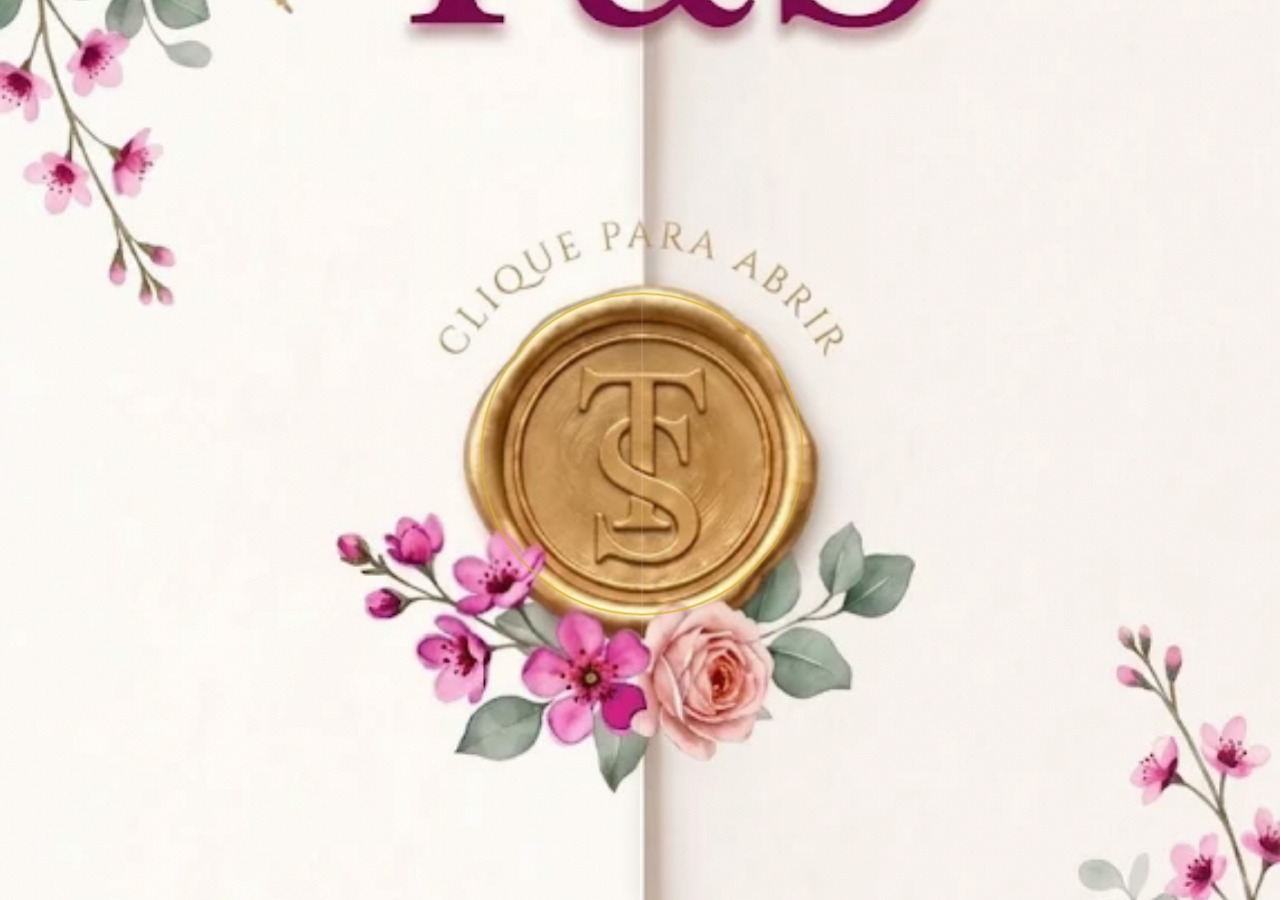
==== commit be2ef1f1: "fix: preenchimento solido das fontes e ampersand redimensionado com span" ====
--- a/index.html
+++ b/index.html
@@ -216,7 +216,7 @@
       <img class="s3-flora s3-flora-bottom" loading="lazy" decoding="async" src="flora_bottom.png" alt="" aria-hidden="true">
 
       <div class="s3-content">
-        <h2 class="s3-monogram">T&amp;S</h2>
+        <h2 class="s3-monogram">T<span>&amp;</span>S</h2>
         <br>
         <p class="s3-text">Com a bênção de Deus e a presença de nossos filhos,<br>é com imensa alegria que convidamos você e sua família para celebrar o nosso casamento.</p>
 <br>         
@@ -269,7 +269,7 @@
           </a>
         </article>
 
-        <p class="s4-monogram">T&amp;S</p>
+        <p class="s4-monogram">T<span>&amp;</span>S</p>
       </div>
     </section>
       </section>
@@ -317,7 +317,7 @@
           </div>
           <p class="s5-caption">Paleta das Madrinhas</p>
         </section>
-        <p class="s5-monogram s6-monogram" style="margin-top:20px;">T&amp;S</p>
+        <p class="s5-monogram s6-monogram" style="margin-top:20px;">T<span>&amp;</span>S</p>
       </div>
     </section>
       </section>
@@ -345,7 +345,7 @@
         <p class="s6-text">Com carinho e alegria, esperamos vocês para celebrar este momento tão especial e único em nossas vidas.</p>
 
         <div class="s6-footer">
-          <p class="s6-monogram">T&amp;S</p>
+          <p class="s6-monogram">T<span>&amp;</span>S</p>
           <p class="s6-date">06 . FEVEREIRO . 2027</p>
         </div>
       </div>
--- a/style.css
+++ b/style.css
@@ -2376,3 +2376,27 @@
 .s5-box {
   padding: clamp(16px, 2.5dvh, 22px) clamp(14px, 3vw, 20px) !important;
 }
+
+
+/* ===================================================
+   CORREÇÃO DE PREENCHIMENTO & AMPERSAND REDIMENSIONADO
+=================================================== */
+.s3-monogram,
+.s4-monogram,
+.s5-monogram,
+.s6-monogram,
+.s3-name {
+  color: var(--wine-dark) !important;
+  -webkit-text-fill-color: var(--wine-dark) !important;
+  background-clip: unset !important;
+  -webkit-background-clip: unset !important;
+  text-shadow: 0 1px 2px rgba(94, 11, 59, 0.1);
+}
+
+.s3-monogram span,
+.s4-monogram span,
+.s5-monogram span,
+.s6-monogram span {
+  font-size: 0.75em !important;
+  font-style: italic !important; /* Mantém a elegância da Times */
+}
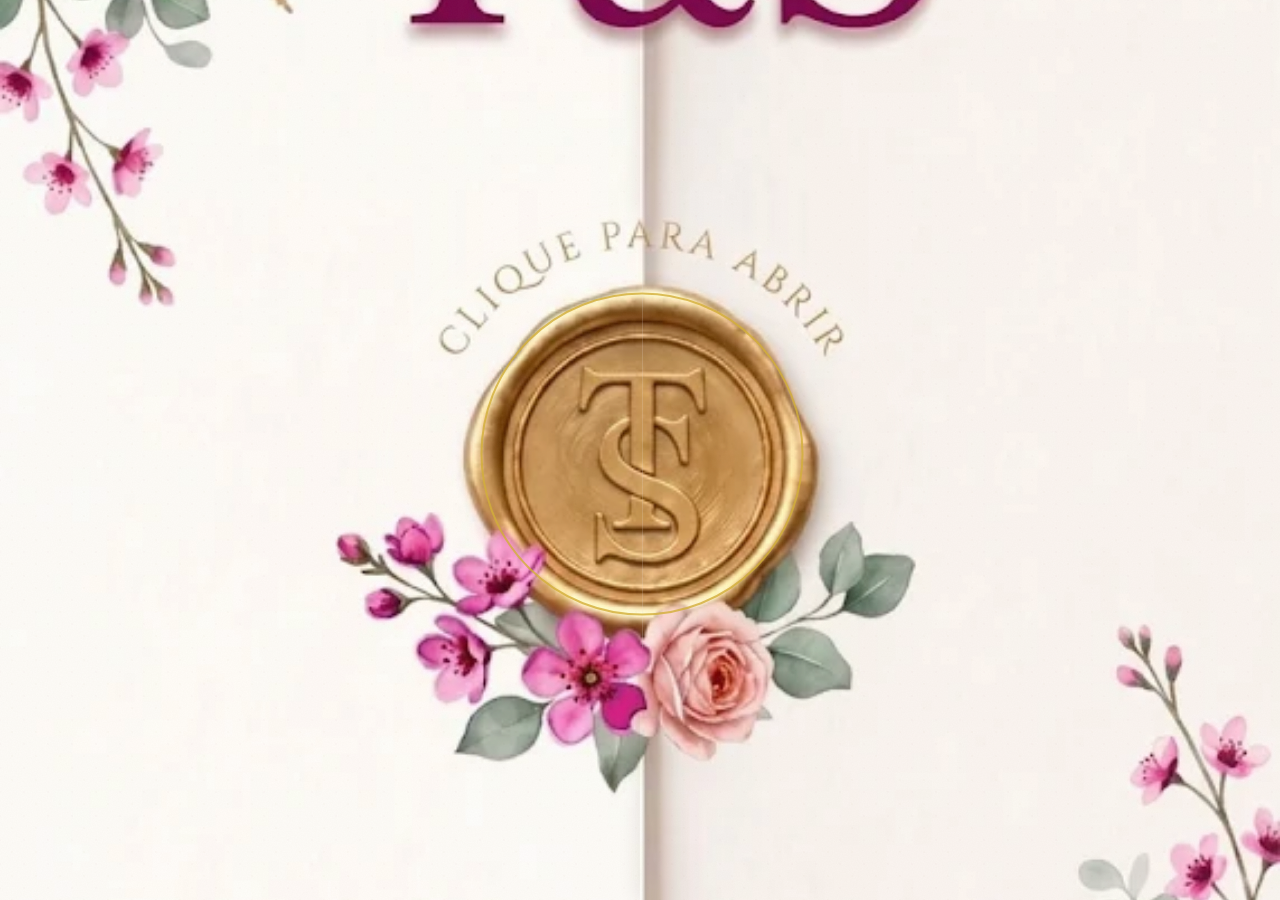
==== commit bbe6e102: "Update index.html" ====
--- a/index.html
+++ b/index.html
@@ -218,7 +218,7 @@
       <div class="s3-content">
         <h2 class="s3-monogram">T<span>&amp;</span>S</h2>
         <br>
-        <p class="s3-text">Com a bênção de Deus e a presença de nossos filhos,<br>é com imensa alegria que convidamos você e sua família para celebrar o nosso casamento.</p>
+        <p class="s3-text">Com a bênção de Deus e a presença de nossos filhos, é com imensa alegria que convidamos você e sua família para celebrar o nosso casamento.</p>
 <br>         
         <div class="s3-names">
           <span class="s3-name">Sandra Maria Santi</span>
